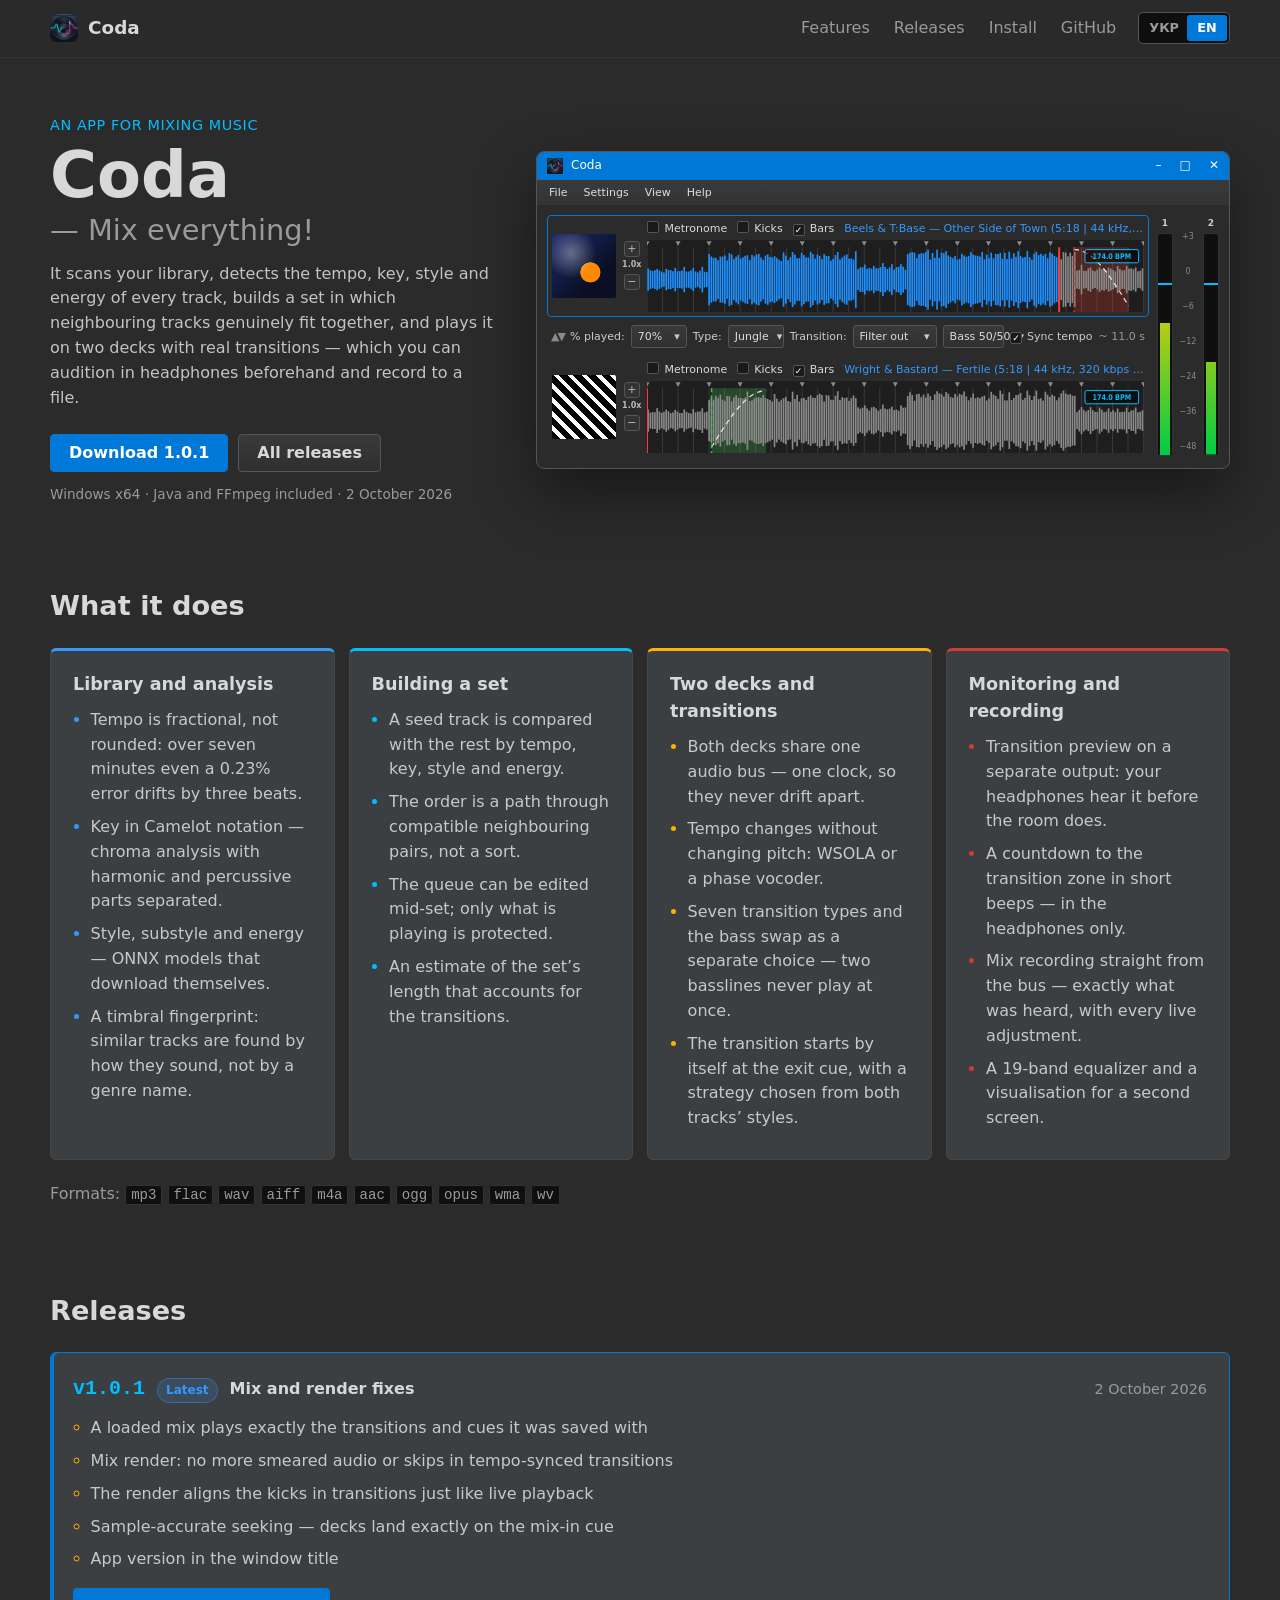
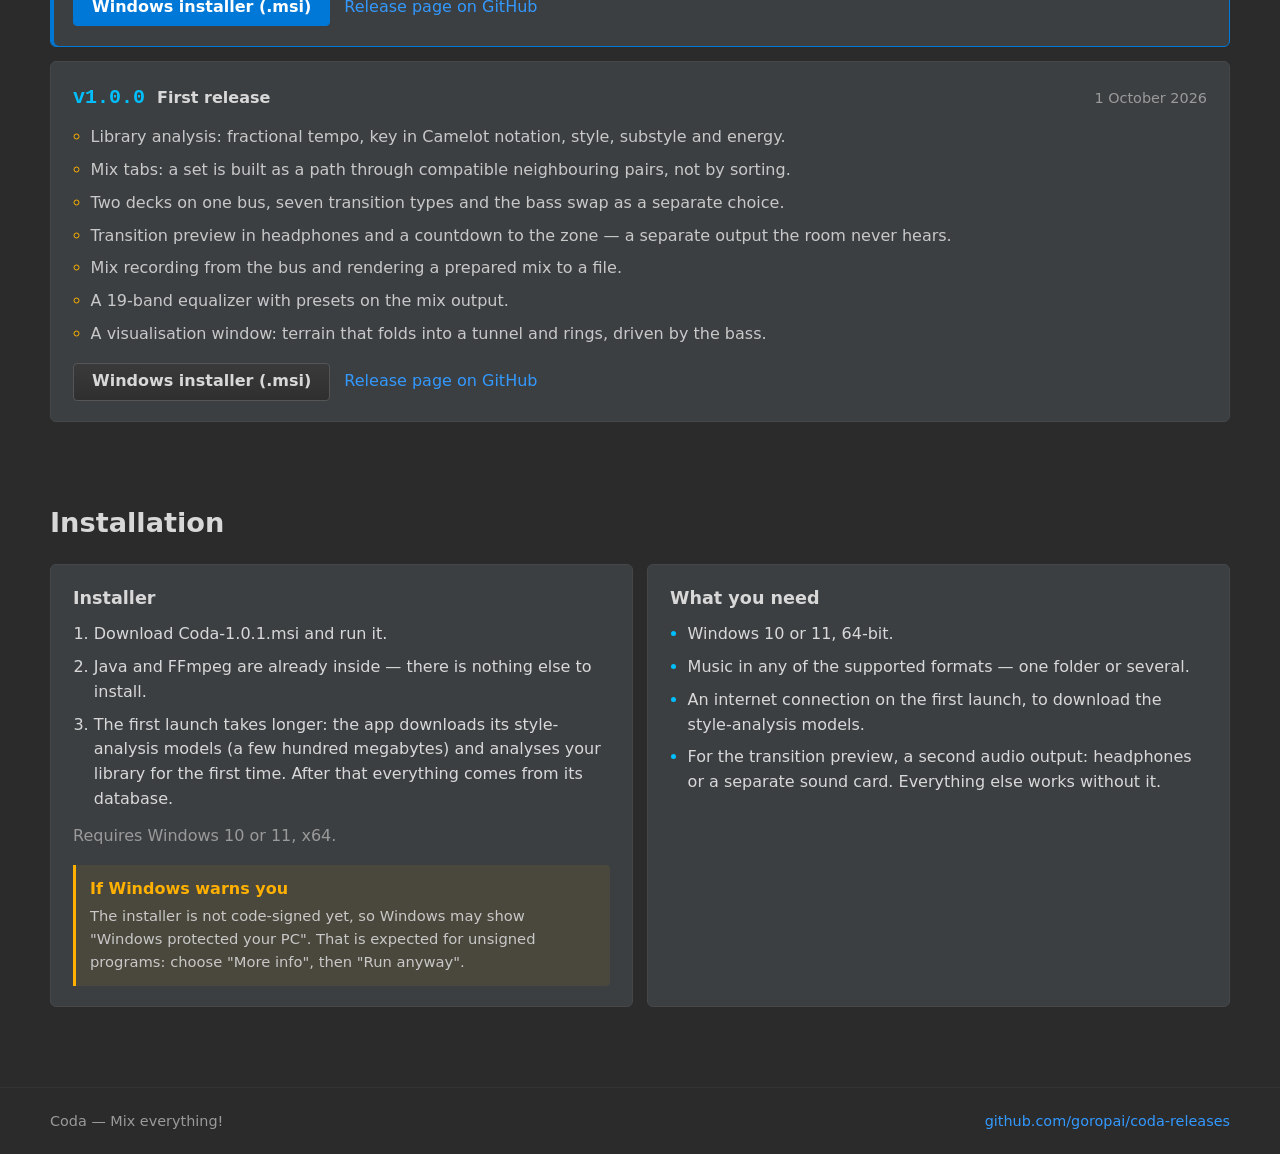
==== index.html @ de089254 "Deploy site from goropai/audio-analyzer@49d70b4" ====
<!doctype html>
<html lang="uk">
  <head>
    <meta charset="UTF-8" />
    <meta name="viewport" content="width=device-width, initial-scale=1.0" />
    <meta name="description" content="Coda — застосунок для зведення музики: аналіз фонотеки, добір сету й дві деки зі справжніми переходами." />
    <meta name="theme-color" content="#2b2b2b" />
    <link rel="icon" type="image/png" href="./icon.png" />
    <title>Coda — Mix everything!</title>
    <script type="module" crossorigin src="./assets/index-DBgUBifv.js"></script>
    <link rel="stylesheet" crossorigin href="./assets/index-5xsHMqAX.css">
  </head>
  <body>
    <div id="root"></div>
  </body>
</html>
---- assets/index-5xsHMqAX.css ----
:root{--page: #2b2b2b;--raised: #3c3f41;--deep: #1a1a1a;--trough: #0f0f0f;--border: #333333;--border-strong: #555555;--text: #d8d8d8;--text-muted: #9a9a9a;--accent: #3399ff;--accent-strong: #0078d7;--cyan: #00bfff;--amber: #ffb000;--live: #d13b30;--wave-played: #1e90ff;--wave-rest: #8a8a8a;--zone-out: rgba(209, 59, 48, .28);--zone-in: rgba(70, 190, 90, .26);--radius: 6px;--font: "Segoe UI", system-ui, -apple-system, Roboto, "Helvetica Neue", Arial, sans-serif;--mono: "Cascadia Mono", Consolas, "Courier New", monospace;color-scheme:dark}*{box-sizing:border-box}html{scroll-behavior:smooth}body{margin:0;background:var(--page);color:var(--text);font-family:var(--font);font-size:16px;line-height:1.55;-webkit-font-smoothing:antialiased}a{color:inherit}code{font-family:var(--mono);font-size:.88em;background:var(--trough);border:1px solid var(--border);border-radius:3px;padding:.05em .35em}pre{background:var(--trough);border:1px solid var(--border);border-radius:var(--radius);padding:14px 16px;overflow-x:auto;margin:12px 0}pre code{background:none;border:none;padding:0;font-size:.85rem;line-height:1.6}.site-header{position:sticky;top:0;z-index:10;display:flex;align-items:center;justify-content:space-between;gap:16px;padding:10px max(16px,calc((100vw - 1180px)/2));background:#2b2b2beb;-webkit-backdrop-filter:blur(6px);backdrop-filter:blur(6px);border-bottom:1px solid var(--border)}.brand{display:flex;align-items:center;gap:10px;text-decoration:none;font-weight:700;font-size:1.15rem}.brand img{width:28px;height:28px;border-radius:6px}.site-header nav{display:flex;align-items:center;gap:4px;flex-wrap:wrap}.site-header nav a{text-decoration:none;color:var(--text-muted);padding:6px 10px;border-radius:4px}.site-header nav a:hover,.site-header nav a:focus-visible{color:var(--accent);background:var(--raised)}.lang-switch{display:inline-flex;margin-left:8px;padding:2px;border:1px solid var(--border-strong);border-radius:5px;background:var(--trough)}.lang-switch button{font:inherit;font-size:.8rem;font-weight:700;min-width:40px;padding:3px 8px;border:0;border-radius:3px;background:transparent;color:var(--text-muted);cursor:pointer}.lang-switch button:hover{color:var(--text)}.lang-switch button[aria-pressed=true]{background:var(--accent-strong);color:#fff}.button{display:inline-flex;align-items:center;justify-content:center;min-height:38px;padding:0 18px;border-radius:4px;border:1px solid var(--border-strong);background:linear-gradient(#3a3a3a,#2f2f2f);color:var(--text);text-decoration:none;font-weight:600;transition:border-color .12s ease,background .12s ease}.button:hover,.button:focus-visible{border-color:var(--accent)}.button-primary{background:var(--accent-strong);border-color:var(--accent-strong);color:#fff}.button-primary:hover,.button-primary:focus-visible{background:var(--accent);border-color:var(--accent)}.text-link{color:var(--accent);text-decoration:none}.text-link:hover{text-decoration:underline}:focus-visible{outline:2px solid var(--cyan);outline-offset:2px}main{padding:0 max(16px,calc((100vw - 1180px)/2))}.hero{display:grid;grid-template-columns:minmax(0,.9fr) minmax(0,1.4fr);gap:40px;align-items:center;padding:56px 0 40px}.eyebrow{margin:0 0 6px;color:var(--cyan);font-size:.9rem;letter-spacing:.04em;text-transform:uppercase}h1{margin:0 0 16px;font-size:clamp(2.6rem,6vw,4rem);line-height:1.05}.hero-tagline{display:block;font-size:.45em;font-weight:400;color:var(--text-muted);margin-top:6px}.lead{margin:0 0 24px;color:#c4c4c4;max-width:34em}.hero-actions{display:flex;flex-wrap:wrap;gap:10px}.hero-meta{margin:12px 0 0;color:var(--text-muted);font-size:.85rem}.app-window{min-width:0;max-width:100%;border:1px solid var(--border-strong);border-radius:8px;overflow:hidden;background:var(--page);box-shadow:0 24px 60px #00000073;font-size:11px;-webkit-user-select:none;user-select:none}.app-titlebar{display:flex;align-items:center;gap:8px;height:28px;padding:0 10px;background:var(--accent-strong);color:#fff;font-size:12px}.app-titlebar img{width:16px;height:16px}.app-titlebar-controls{margin-left:auto;display:flex;gap:18px}.app-titlebar-controls i{font-style:normal}.app-menu{display:flex;gap:16px;padding:4px 12px;background:linear-gradient(#3a3a3a,#333);color:#ddd}.app-body{display:flex;gap:8px;padding:10px}.app-decks{flex:1;min-width:0;display:flex;flex-direction:column;gap:6px}.deck{display:flex;gap:6px;padding:4px;border:1.5px solid transparent;border-radius:4px}.deck-active{border-color:var(--accent-strong)}.deck-cover{flex:0 0 64px;height:64px;align-self:center;border-radius:2px}.cover-a{background:radial-gradient(circle at 30% 30%,rgba(255,255,255,.35),transparent 40%),radial-gradient(circle at 60% 60%,#ff8a00 0 18%,transparent 19%),linear-gradient(135deg,#1b2a6b,#0b0f24 70%)}.cover-b{background:repeating-linear-gradient(45deg,#111 0 6px,#fff 6px 10px);filter:grayscale(1) contrast(1.2)}.deck-zoom{display:flex;flex-direction:column;align-items:center;justify-content:center;gap:2px;color:#bbb}.deck-zoom span{width:16px;height:16px;line-height:14px;text-align:center;border:1px solid var(--border-strong);border-radius:3px;background:#333}.deck-zoom small{font-size:8px;font-weight:700}.deck-main{flex:1;min-width:0}.deck-top{display:flex;align-items:center;gap:10px;margin-bottom:3px;white-space:nowrap;overflow:hidden}.deck-title{color:var(--accent);overflow:hidden;text-overflow:ellipsis}.fake-check:before{content:"";display:inline-block;width:10px;height:10px;margin-right:5px;vertical-align:-1px;border:1px solid var(--border-strong);border-radius:2px;background:var(--deep)}.fake-check.checked:before{content:"✓";color:#fff;font-size:9px;line-height:10px;text-align:center}.waveform{display:block;width:100%;height:72px}.waveform-bg{fill:#1e1e1e}.waveform-grid{stroke:#3a3a3a;stroke-width:1;vector-effect:non-scaling-stroke}.bar-handle{fill:#8a8a8a}.wave-played{fill:var(--wave-played)}.wave-rest{fill:var(--wave-rest)}.zone-curve{fill:none;stroke:#fff;stroke-width:1.2;stroke-dasharray:5 4;vector-effect:non-scaling-stroke;opacity:.85}.cue{stroke-width:1.5;stroke-dasharray:4 3;vector-effect:non-scaling-stroke}.cue-out{stroke:var(--live)}.cue-in{stroke:#46be5a}.playhead{stroke:#ff3b30;stroke-width:2;vector-effect:non-scaling-stroke}.bpm-badge rect{fill:#0000008c;stroke:var(--cyan);stroke-width:1;vector-effect:non-scaling-stroke}.bpm-badge text{fill:var(--cyan);font:700 13px var(--font)}.transition-row{display:flex;align-items:center;flex-wrap:nowrap;white-space:nowrap;overflow:hidden;gap:6px;padding:2px 4px;color:#ccc}.transition-row .arrows{color:#8a8a8a;letter-spacing:-2px}.fake-combo{display:inline-flex;align-items:center;justify-content:space-between;gap:8px;min-width:56px;padding:2px 6px;border:1px solid var(--border-strong);border-radius:3px;background:linear-gradient(#3a3a3a,#303030);color:#ddd}.fake-combo.wide{min-width:84px}.fake-combo:after{content:"▾";color:#ccc}.duration{color:var(--text-muted)}.app-meters{display:flex;gap:4px;padding:2px 0}.meter{display:flex;flex-direction:column;align-items:center;gap:3px;width:16px}.meter-label{font-weight:700;font-size:9px;color:#ccc}.meter-trough{position:relative;flex:1;width:100%;border:1px solid var(--border);border-radius:3px;background:var(--trough);overflow:hidden}.meter-level{position:absolute;left:2px;right:2px;bottom:0;height:60%;background:linear-gradient(to top,#0c4,#fc0 70%,#f60 90%,red);background-size:100% 260px;background-position:bottom;transform-origin:bottom;animation:meter-pulse .345s ease-out infinite}.meter-b{height:42%;animation-delay:-.17s}.meter-fader{position:absolute;left:0;right:0;top:22%;height:2px;background:var(--cyan)}.meter-scale{display:flex;flex-direction:column;justify-content:space-between;padding:14px 0 2px;font-size:8px;color:#8a8a8a;width:22px;text-align:center}@keyframes meter-pulse{0%{transform:scaleY(1)}to{transform:scaleY(.72)}}@media(prefers-reduced-motion:reduce){.meter-level{animation:none}html{scroll-behavior:auto}}.section{padding:40px 0;scroll-margin-top:64px}h2{font-size:1.7rem;margin:0 0 20px}h3{margin:0 0 10px;font-size:1.1rem}.panel{background:var(--raised);border:1px solid #454749;border-radius:var(--radius);padding:20px 22px}.feature-grid{display:grid;grid-template-columns:repeat(auto-fit,minmax(250px,1fr));gap:14px}.feature{border-top:3px solid var(--group)}.feature ul,.release-notes{margin:0;padding-left:1.1em}.feature li,.release-notes li{margin:0 0 8px;color:#c8c8c8}.feature li::marker{color:var(--group)}.formats{margin:18px 0 0;color:var(--text-muted);line-height:2}.release-list{list-style:none;margin:0;padding:0;display:grid;gap:14px}.release-latest{border-color:var(--accent-strong);box-shadow:inset 3px 0 0 var(--accent-strong)}.release-head{display:flex;flex-wrap:wrap;align-items:baseline;gap:8px 12px;margin-bottom:12px}.release-version{font-family:var(--mono);font-weight:700;font-size:1.25rem;color:var(--cyan)}.release-title{font-weight:600}.release-meta{margin-left:auto;display:inline-flex;gap:14px;color:var(--text-muted);font-size:.9rem}.download-count{color:var(--cyan);font-variant-numeric:tabular-nums;white-space:nowrap}.callout{margin-top:16px;padding:12px 14px;border-left:3px solid var(--amber);border-radius:0 4px 4px 0;background:#ffb00012}.callout strong{color:var(--amber)}.callout p{margin:4px 0 0;color:#c8c8c8;font-size:.92rem}.badge{font-size:.75rem;font-weight:700;padding:2px 8px;border-radius:999px;background:#3399ff26;color:var(--accent);border:1px solid rgba(51,153,255,.4)}.release-notes li::marker{color:var(--amber)}.release-actions{display:flex;flex-wrap:wrap;align-items:center;gap:14px;margin-top:16px}.install-grid{display:grid;grid-template-columns:repeat(auto-fit,minmax(300px,1fr));gap:14px}.steps{margin:0 0 12px;padding-left:1.3em}.steps li{margin-bottom:8px}.needs{margin:0;padding-left:1.1em}.needs li{margin-bottom:8px}.needs li::marker{color:var(--cyan)}.muted{color:var(--text-muted);margin:8px 0 0}.site-footer{display:flex;flex-wrap:wrap;justify-content:space-between;gap:10px;margin-top:40px;padding:22px max(16px,calc((100vw - 1180px)/2));border-top:1px solid var(--border);color:var(--text-muted);font-size:.9rem}@media(max-width:900px){.hero{grid-template-columns:minmax(0,1fr);padding-top:32px}.site-header nav a{padding:6px 7px}}@media(max-width:520px){.site-header{flex-direction:column;align-items:flex-start;gap:6px}.app-window{font-size:9px}.deck-cover{flex-basis:40px;height:40px}.deck-zoom,.app-menu span:nth-child(n+3){display:none}.release-meta{margin-left:0}}
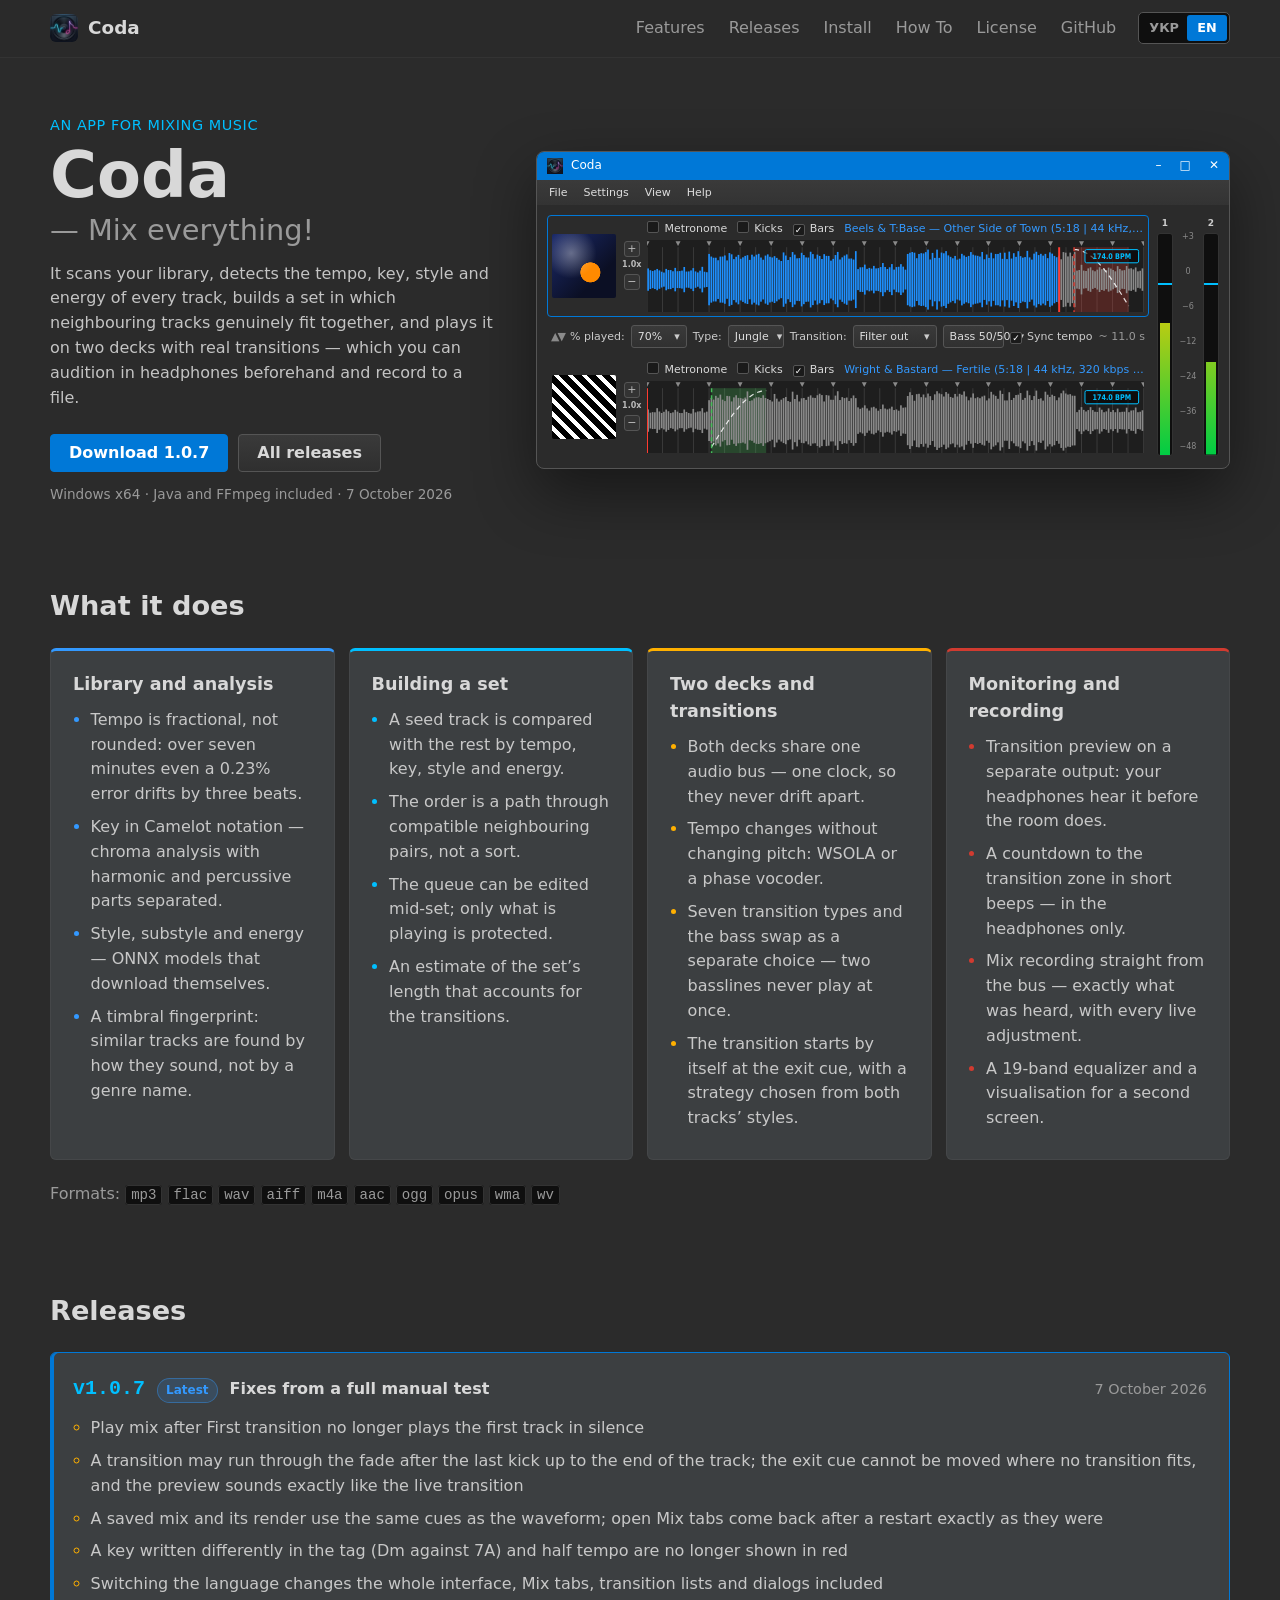
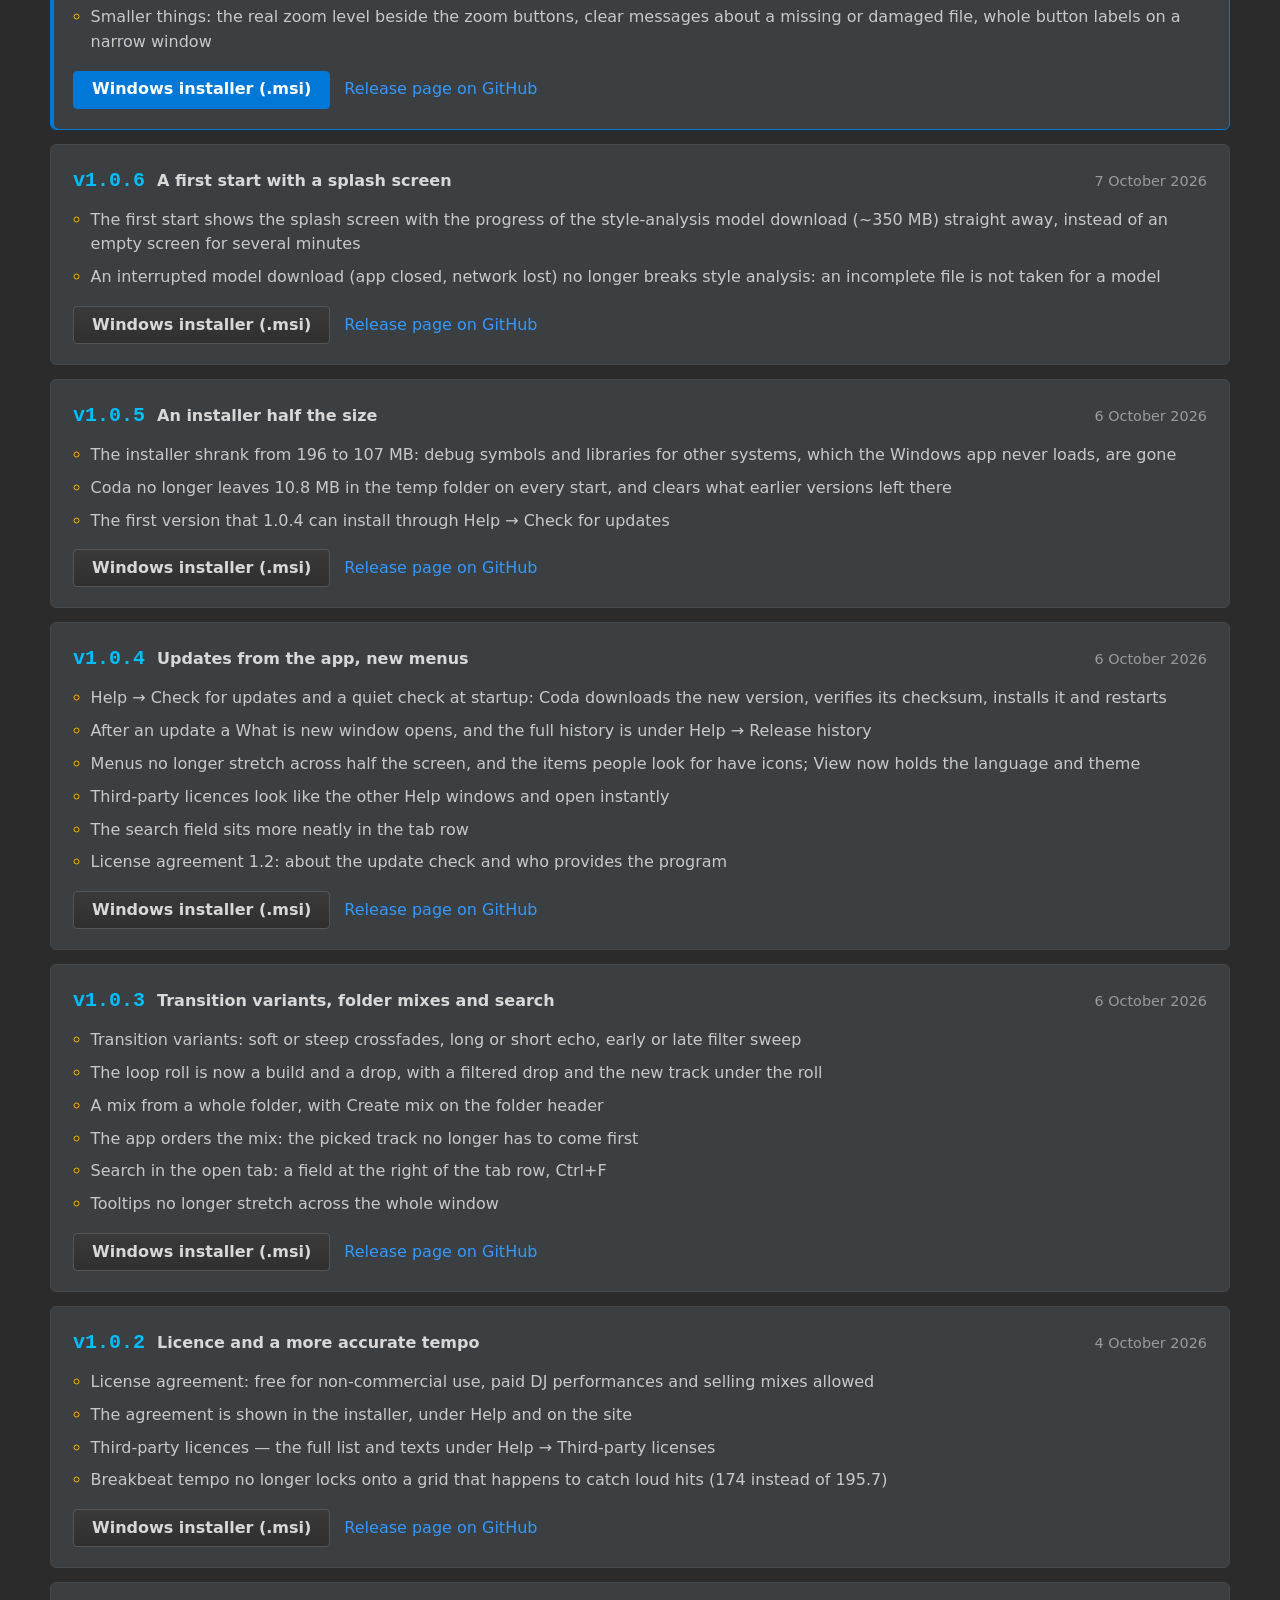
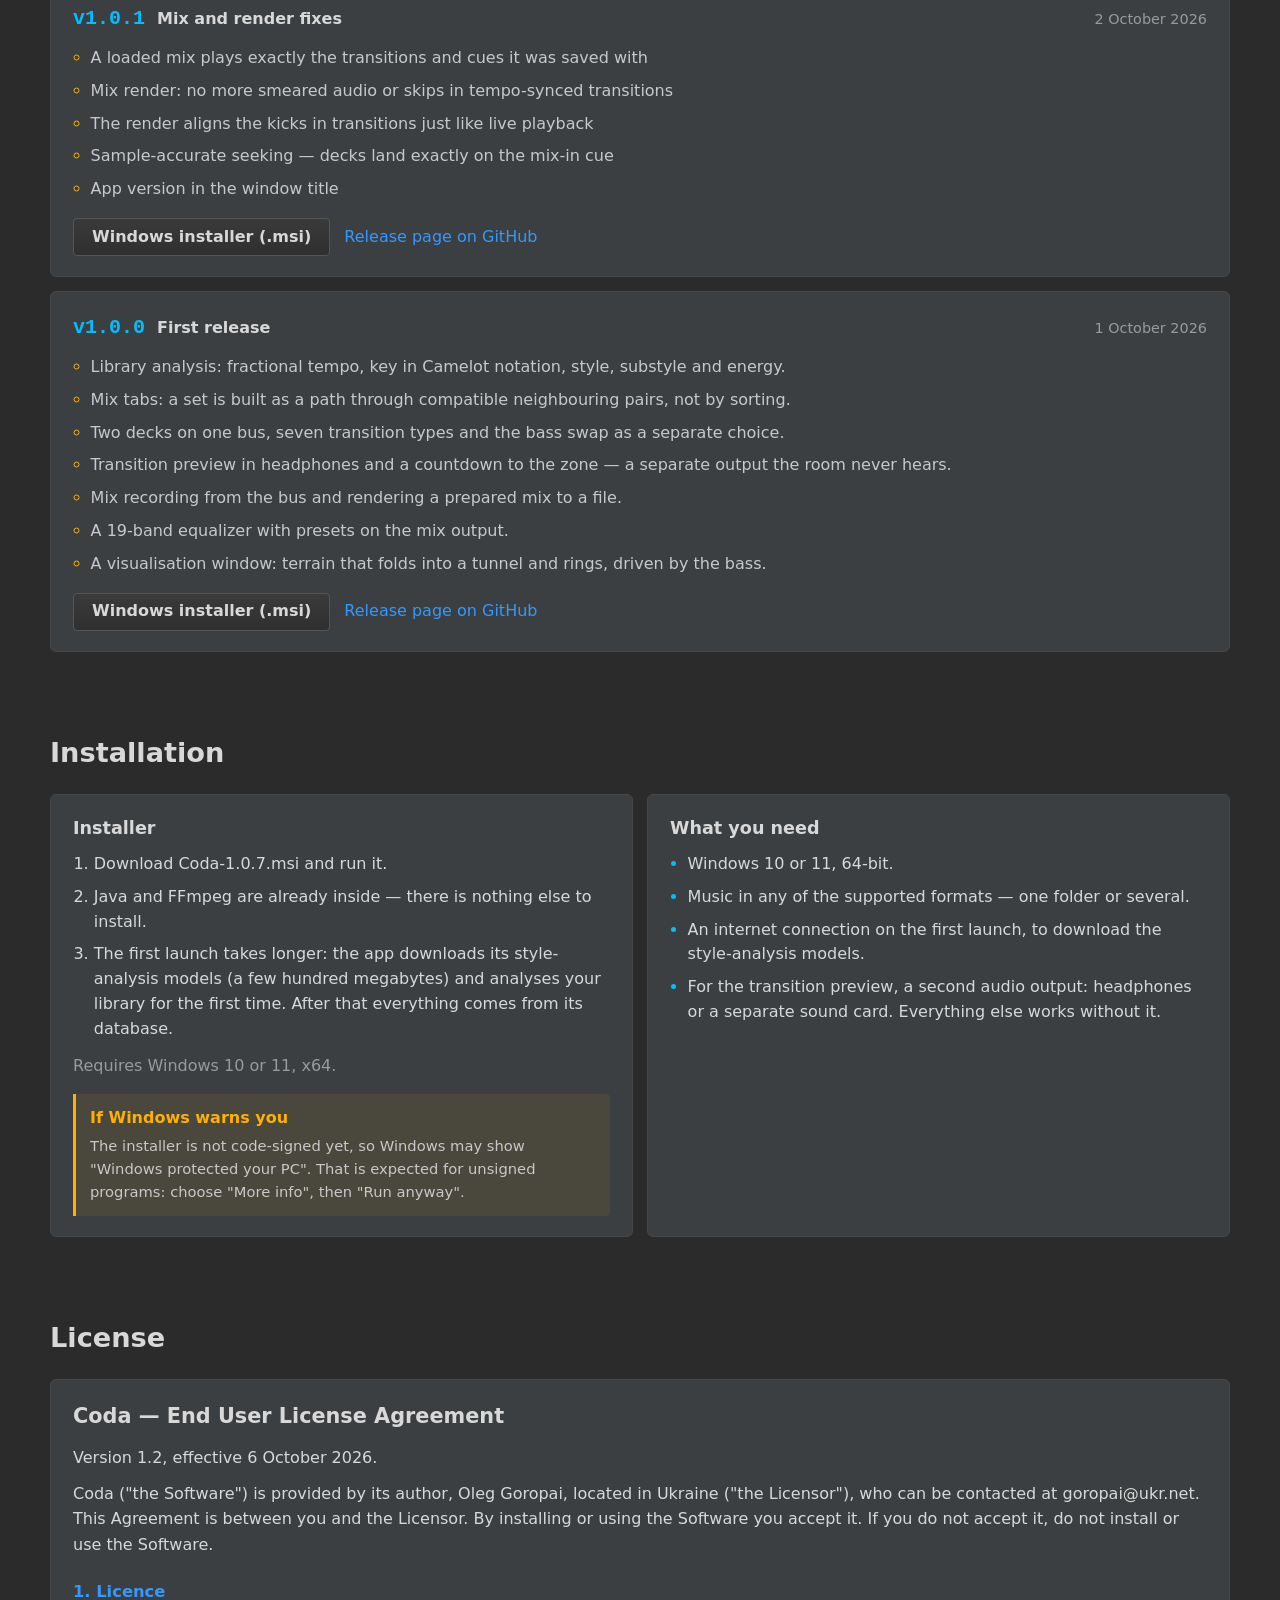
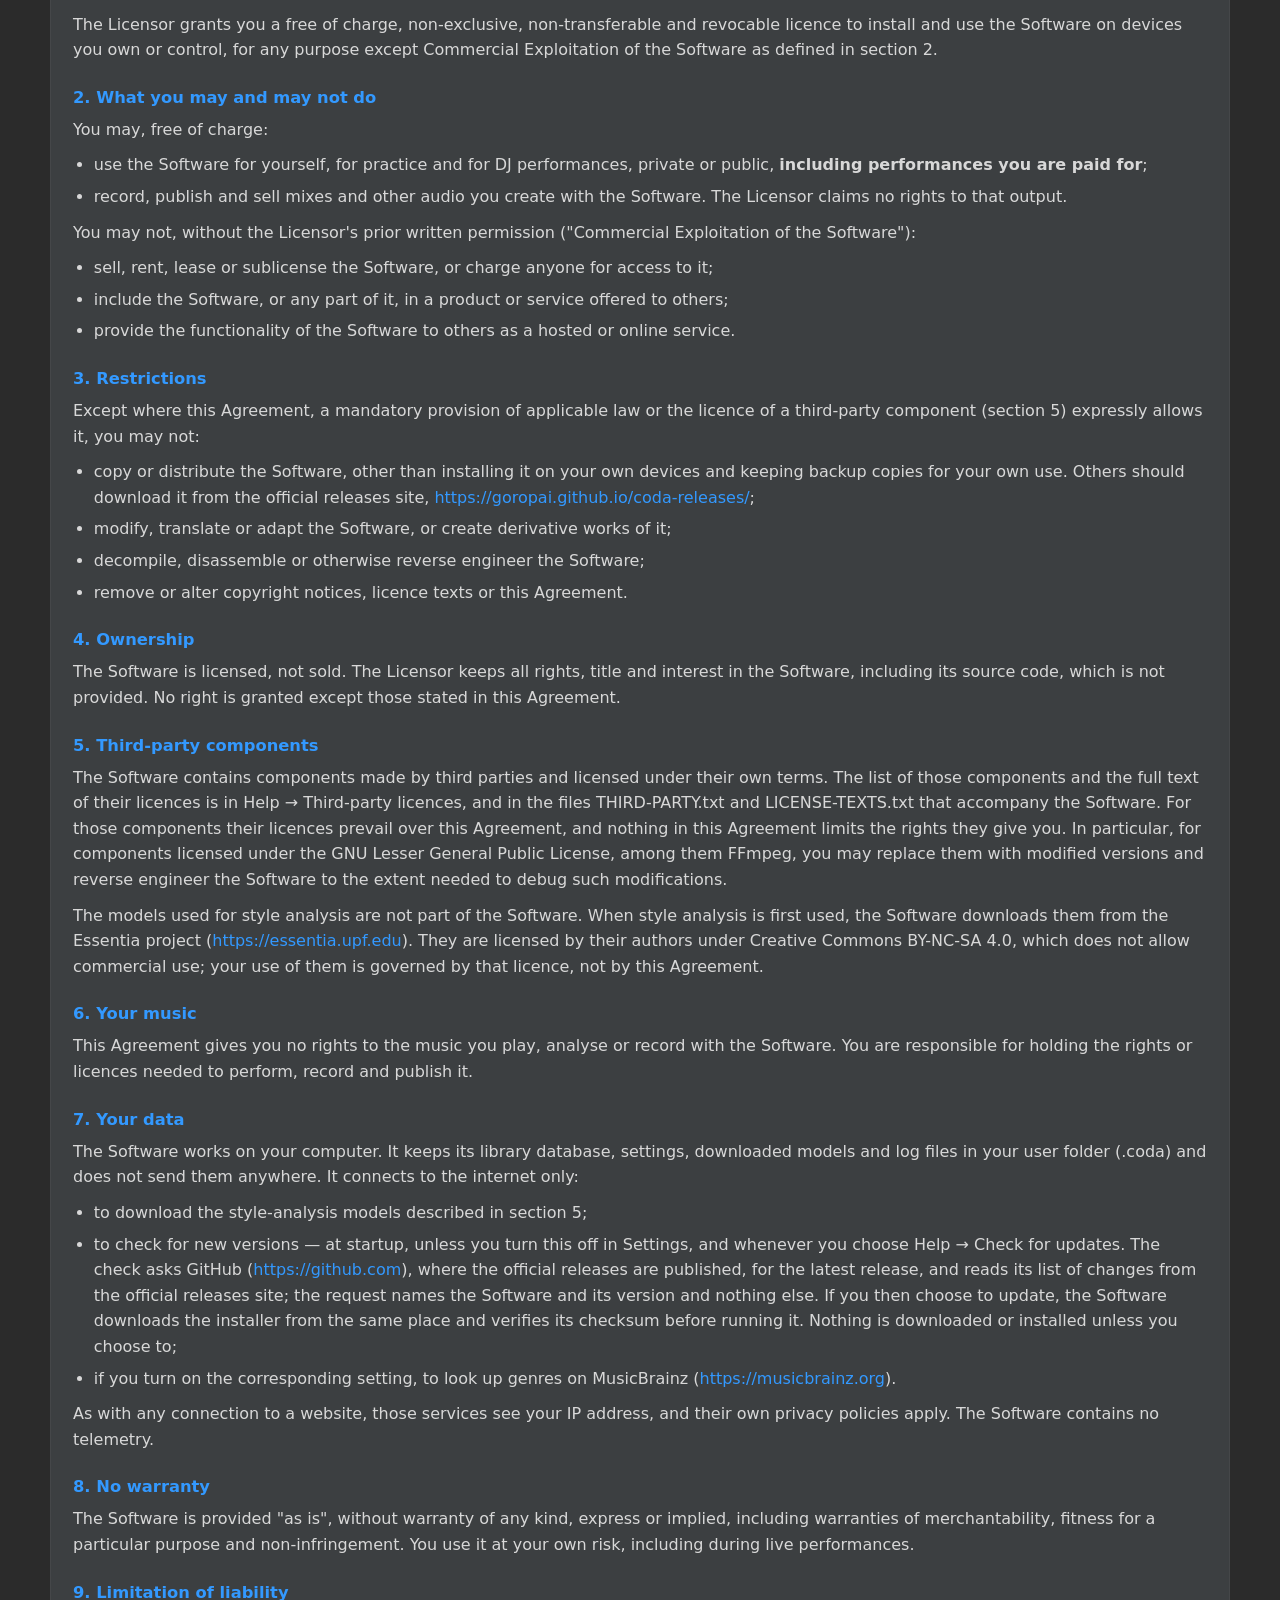
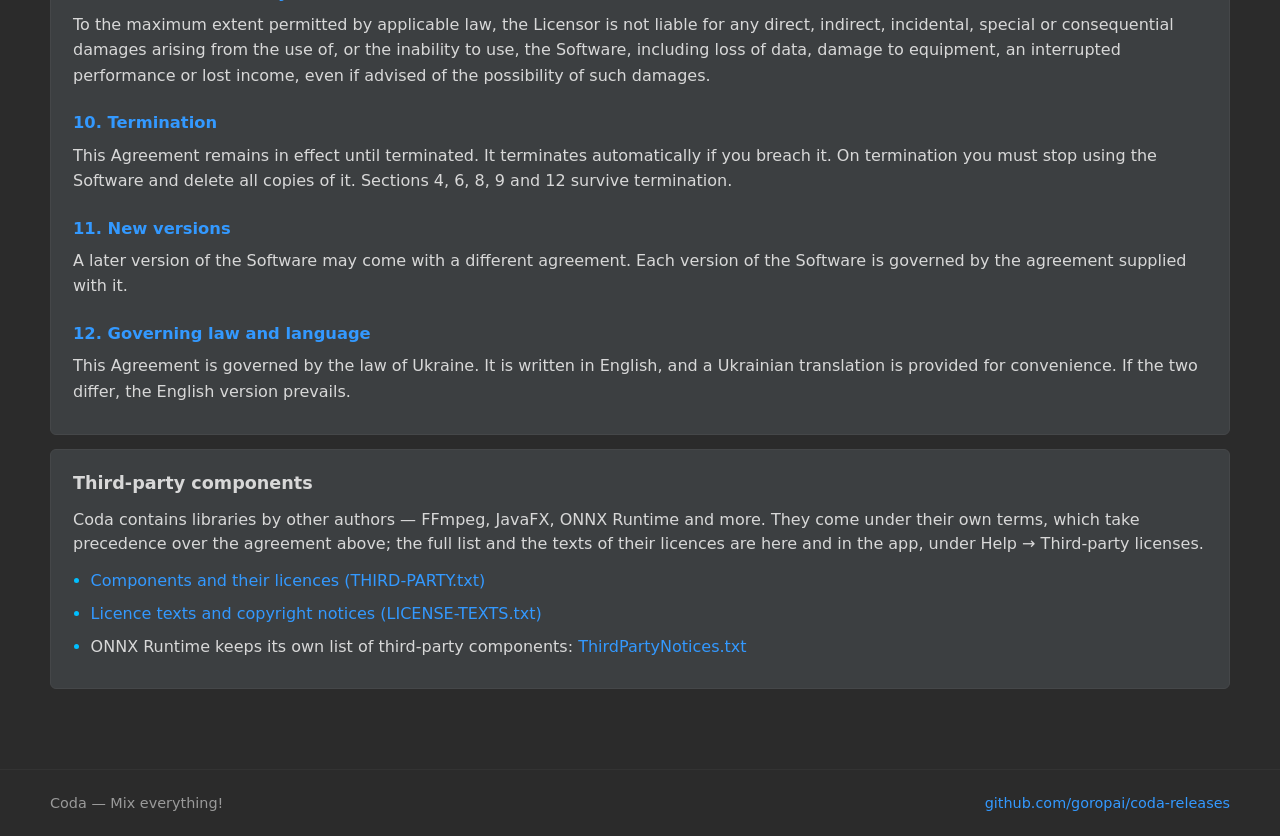
==== commit a8a8b458: "Deploy site from goropai/audio-analyzer@9a9c849" ====
--- a/index.html
+++ b/index.html
@@ -7,8 +7,9 @@
     <meta name="theme-color" content="#2b2b2b" />
     <link rel="icon" type="image/png" href="./icon.png" />
     <title>Coda — Mix everything!</title>
-    <script type="module" crossorigin src="./assets/index-DBgUBifv.js"></script>
-    <link rel="stylesheet" crossorigin href="./assets/index-5xsHMqAX.css">
+    <script type="module" crossorigin src="./assets/main-CiQbTdha.js"></script>
+    <link rel="modulepreload" crossorigin href="./assets/styles-UmLZDQhg.js">
+    <link rel="stylesheet" crossorigin href="./assets/styles-Cl2Nbluq.css">
   </head>
   <body>
     <div id="root"></div>
--- a/assets/styles-Cl2Nbluq.css
+++ b/assets/styles-Cl2Nbluq.css
@@ -0,0 +1 @@
+:root{--page: #2b2b2b;--raised: #3c3f41;--deep: #1a1a1a;--trough: #0f0f0f;--border: #333333;--border-strong: #555555;--text: #d8d8d8;--text-muted: #9a9a9a;--accent: #3399ff;--accent-strong: #0078d7;--cyan: #00bfff;--amber: #ffb000;--live: #d13b30;--wave-played: #1e90ff;--wave-rest: #8a8a8a;--zone-out: rgba(209, 59, 48, .28);--zone-in: rgba(70, 190, 90, .26);--radius: 6px;--font: "Segoe UI", system-ui, -apple-system, Roboto, "Helvetica Neue", Arial, sans-serif;--mono: "Cascadia Mono", Consolas, "Courier New", monospace;color-scheme:dark}*{box-sizing:border-box}html{scroll-behavior:smooth}body{margin:0;background:var(--page);color:var(--text);font-family:var(--font);font-size:16px;line-height:1.55;-webkit-font-smoothing:antialiased}a{color:inherit}code{font-family:var(--mono);font-size:.88em;background:var(--trough);border:1px solid var(--border);border-radius:3px;padding:.05em .35em}pre{background:var(--trough);border:1px solid var(--border);border-radius:var(--radius);padding:14px 16px;overflow-x:auto;margin:12px 0}pre code{background:none;border:none;padding:0;font-size:.85rem;line-height:1.6}.site-header{position:sticky;top:0;z-index:10;display:flex;align-items:center;justify-content:space-between;gap:16px;padding:10px max(16px,calc((100vw - 1180px)/2));background:#2b2b2beb;-webkit-backdrop-filter:blur(6px);backdrop-filter:blur(6px);border-bottom:1px solid var(--border)}.brand{display:flex;align-items:center;gap:10px;text-decoration:none;font-weight:700;font-size:1.15rem}.brand img{width:28px;height:28px;border-radius:6px}.site-header nav{display:flex;align-items:center;gap:4px;flex-wrap:wrap}.site-header nav a{text-decoration:none;color:var(--text-muted);padding:6px 10px;border-radius:4px}.site-header nav a:hover,.site-header nav a:focus-visible{color:var(--accent);background:var(--raised)}.lang-switch{display:inline-flex;margin-left:8px;padding:2px;border:1px solid var(--border-strong);border-radius:5px;background:var(--trough)}.lang-switch button{font:inherit;font-size:.8rem;font-weight:700;min-width:40px;padding:3px 8px;border:0;border-radius:3px;background:transparent;color:var(--text-muted);cursor:pointer}.lang-switch button:hover{color:var(--text)}.lang-switch button[aria-pressed=true]{background:var(--accent-strong);color:#fff}.button{display:inline-flex;align-items:center;justify-content:center;min-height:38px;padding:0 18px;border-radius:4px;border:1px solid var(--border-strong);background:linear-gradient(#3a3a3a,#2f2f2f);color:var(--text);text-decoration:none;font-weight:600;transition:border-color .12s ease,background .12s ease}.button:hover,.button:focus-visible{border-color:var(--accent)}.button-primary{background:var(--accent-strong);border-color:var(--accent-strong);color:#fff}.button-primary:hover,.button-primary:focus-visible{background:var(--accent);border-color:var(--accent)}.text-link{color:var(--accent);text-decoration:none}.text-link:hover{text-decoration:underline}:focus-visible{outline:2px solid var(--cyan);outline-offset:2px}main{padding:0 max(16px,calc((100vw - 1180px)/2))}.hero{display:grid;grid-template-columns:minmax(0,.9fr) minmax(0,1.4fr);gap:40px;align-items:center;padding:56px 0 40px}.eyebrow{margin:0 0 6px;color:var(--cyan);font-size:.9rem;letter-spacing:.04em;text-transform:uppercase}h1{margin:0 0 16px;font-size:clamp(2.6rem,6vw,4rem);line-height:1.05}.hero-tagline{display:block;font-size:.45em;font-weight:400;color:var(--text-muted);margin-top:6px}.lead{margin:0 0 24px;color:#c4c4c4;max-width:34em}.hero-actions{display:flex;flex-wrap:wrap;gap:10px}.hero-meta{margin:12px 0 0;color:var(--text-muted);font-size:.85rem}.app-window{min-width:0;max-width:100%;border:1px solid var(--border-strong);border-radius:8px;overflow:hidden;background:var(--page);box-shadow:0 24px 60px #00000073;font-size:11px;-webkit-user-select:none;user-select:none}.app-titlebar{display:flex;align-items:center;gap:8px;height:28px;padding:0 10px;background:var(--accent-strong);color:#fff;font-size:12px}.app-titlebar img{width:16px;height:16px}.app-titlebar-controls{margin-left:auto;display:flex;gap:18px}.app-titlebar-controls i{font-style:normal}.app-menu{display:flex;gap:16px;padding:4px 12px;background:linear-gradient(#3a3a3a,#333);color:#ddd}.app-body{display:flex;gap:8px;padding:10px}.app-decks{flex:1;min-width:0;display:flex;flex-direction:column;gap:6px}.deck{display:flex;gap:6px;padding:4px;border:1.5px solid transparent;border-radius:4px}.deck-active{border-color:var(--accent-strong)}.deck-cover{flex:0 0 64px;height:64px;align-self:center;border-radius:2px}.cover-a{background:radial-gradient(circle at 30% 30%,rgba(255,255,255,.35),transparent 40%),radial-gradient(circle at 60% 60%,#ff8a00 0 18%,transparent 19%),linear-gradient(135deg,#1b2a6b,#0b0f24 70%)}.cover-b{background:repeating-linear-gradient(45deg,#111 0 6px,#fff 6px 10px);filter:grayscale(1) contrast(1.2)}.deck-zoom{display:flex;flex-direction:column;align-items:center;justify-content:center;gap:2px;color:#bbb}.deck-zoom span{width:16px;height:16px;line-height:14px;text-align:center;border:1px solid var(--border-strong);border-radius:3px;background:#333}.deck-zoom small{font-size:8px;font-weight:700}.deck-main{flex:1;min-width:0}.deck-top{display:flex;align-items:center;gap:10px;margin-bottom:3px;white-space:nowrap;overflow:hidden}.deck-title{color:var(--accent);overflow:hidden;text-overflow:ellipsis}.fake-check:before{content:"";display:inline-block;width:10px;height:10px;margin-right:5px;vertical-align:-1px;border:1px solid var(--border-strong);border-radius:2px;background:var(--deep)}.fake-check.checked:before{content:"✓";color:#fff;font-size:9px;line-height:10px;text-align:center}.waveform{display:block;width:100%;height:72px}.waveform-bg{fill:#1e1e1e}.waveform-grid{stroke:#3a3a3a;stroke-width:1;vector-effect:non-scaling-stroke}.bar-handle{fill:#8a8a8a}.wave-played{fill:var(--wave-played)}.wave-rest{fill:var(--wave-rest)}.zone-curve{fill:none;stroke:#fff;stroke-width:1.2;stroke-dasharray:5 4;vector-effect:non-scaling-stroke;opacity:.85}.cue{stroke-width:1.5;stroke-dasharray:4 3;vector-effect:non-scaling-stroke}.cue-out{stroke:var(--live)}.cue-in{stroke:#46be5a}.playhead{stroke:#ff3b30;stroke-width:2;vector-effect:non-scaling-stroke}.bpm-badge rect{fill:#0000008c;stroke:var(--cyan);stroke-width:1;vector-effect:non-scaling-stroke}.bpm-badge text{fill:var(--cyan);font:700 13px var(--font)}.transition-row{display:flex;align-items:center;flex-wrap:nowrap;white-space:nowrap;overflow:hidden;gap:6px;padding:2px 4px;color:#ccc}.transition-row .arrows{color:#8a8a8a;letter-spacing:-2px}.fake-combo{display:inline-flex;align-items:center;justify-content:space-between;gap:8px;min-width:56px;padding:2px 6px;border:1px solid var(--border-strong);border-radius:3px;background:linear-gradient(#3a3a3a,#303030);color:#ddd}.fake-combo.wide{min-width:84px}.fake-combo:after{content:"▾";color:#ccc}.duration{color:var(--text-muted)}.app-meters{display:flex;gap:4px;padding:2px 0}.meter{display:flex;flex-direction:column;align-items:center;gap:3px;width:16px}.meter-label{font-weight:700;font-size:9px;color:#ccc}.meter-trough{position:relative;flex:1;width:100%;border:1px solid var(--border);border-radius:3px;background:var(--trough);overflow:hidden}.meter-level{position:absolute;left:2px;right:2px;bottom:0;height:60%;background:linear-gradient(to top,#0c4,#fc0 70%,#f60 90%,red);background-size:100% 260px;background-position:bottom;transform-origin:bottom;animation:meter-pulse .345s ease-out infinite}.meter-b{height:42%;animation-delay:-.17s}.meter-fader{position:absolute;left:0;right:0;top:22%;height:2px;background:var(--cyan)}.meter-scale{display:flex;flex-direction:column;justify-content:space-between;padding:14px 0 2px;font-size:8px;color:#8a8a8a;width:22px;text-align:center}@keyframes meter-pulse{0%{transform:scaleY(1)}to{transform:scaleY(.72)}}@media(prefers-reduced-motion:reduce){.meter-level{animation:none}html{scroll-behavior:auto}}.section{padding:40px 0;scroll-margin-top:64px}h2{font-size:1.7rem;margin:0 0 20px}h3{margin:0 0 10px;font-size:1.1rem}.panel{background:var(--raised);border:1px solid #454749;border-radius:var(--radius);padding:20px 22px}.feature-grid{display:grid;grid-template-columns:repeat(auto-fit,minmax(250px,1fr));gap:14px}.feature{border-top:3px solid var(--group)}.feature ul,.release-notes{margin:0;padding-left:1.1em}.feature li,.release-notes li{margin:0 0 8px;color:#c8c8c8}.feature li::marker{color:var(--group)}.formats{margin:18px 0 0;color:var(--text-muted);line-height:2}.release-list{list-style:none;margin:0;padding:0;display:grid;gap:14px}.release-latest{border-color:var(--accent-strong);box-shadow:inset 3px 0 0 var(--accent-strong)}.release-head{display:flex;flex-wrap:wrap;align-items:baseline;gap:8px 12px;margin-bottom:12px}.release-version{font-family:var(--mono);font-weight:700;font-size:1.25rem;color:var(--cyan)}.release-title{font-weight:600}.release-meta{margin-left:auto;display:inline-flex;gap:14px;color:var(--text-muted);font-size:.9rem}.download-count{color:var(--cyan);font-variant-numeric:tabular-nums;white-space:nowrap}.callout{margin-top:16px;padding:12px 14px;border-left:3px solid var(--amber);border-radius:0 4px 4px 0;background:#ffb00012}.callout strong{color:var(--amber)}.callout p{margin:4px 0 0;color:#c8c8c8;font-size:.92rem}.badge{font-size:.75rem;font-weight:700;padding:2px 8px;border-radius:999px;background:#3399ff26;color:var(--accent);border:1px solid rgba(51,153,255,.4)}.release-notes li::marker{color:var(--amber)}.release-actions{display:flex;flex-wrap:wrap;align-items:center;gap:14px;margin-top:16px}.install-grid{display:grid;grid-template-columns:repeat(auto-fit,minmax(300px,1fr));gap:14px}.steps{margin:0 0 12px;padding-left:1.3em}.steps li{margin-bottom:8px}.needs{margin:0;padding-left:1.1em}.needs li{margin-bottom:8px}.needs li::marker{color:var(--cyan)}.muted{color:var(--text-muted);margin:8px 0 0}.eula{line-height:1.6}.eula h3{font-size:1.3rem;margin-bottom:12px}.eula h4{font-size:1.02rem;margin:22px 0 6px;color:var(--accent)}.eula p{margin:0 0 10px}.eula ul{margin:0 0 10px;padding-left:1.3em}.eula li{margin-bottom:6px}.eula a{overflow-wrap:anywhere}.third-party{margin-top:14px}.third-party p{margin:0 0 12px}.site-footer{display:flex;flex-wrap:wrap;justify-content:space-between;gap:10px;margin-top:40px;padding:22px max(16px,calc((100vw - 1180px)/2));border-top:1px solid var(--border);color:var(--text-muted);font-size:.9rem}.site-header nav a[aria-current=page]{color:var(--accent)}.howto-intro{padding:48px 0 8px}.howto-intro h1{font-size:clamp(2rem,4.5vw,3rem)}.howto-layout{display:grid;grid-template-columns:minmax(0,1fr) 250px;gap:48px;align-items:start}.lesson{padding:28px 0;border-top:1px solid var(--border)}.lesson:first-child{border-top:none}.lesson h2{display:flex;align-items:center;gap:12px}.lesson-number{display:inline-grid;place-items:center;flex:none;width:32px;height:32px;border-radius:50%;background:var(--accent-strong);color:#fff;font-size:1rem}.lesson p{margin:0 0 14px;color:#cfcfcf}.lesson .steps,.lesson .needs{margin:0 0 16px}.ui-label{font-weight:600;color:#ececec;background:var(--raised);border:1px solid var(--border-strong);border-radius:4px;padding:0 6px;white-space:nowrap;-webkit-box-decoration-break:clone;box-decoration-break:clone}@media(max-width:520px){.ui-label{white-space:normal}}.shot{margin:18px 0 22px}.shot img{display:block;width:100%;height:auto;border:1px solid var(--border-strong);border-radius:var(--radius);box-shadow:0 10px 30px #00000059}.shot-small img{width:auto;max-width:100%}.shot figcaption{margin-top:8px;color:var(--text-muted);font-size:.9rem}.callout.tip{border-left-color:var(--cyan);background:#00bfff12}.callout.tip p{margin:0}.howto-toc{position:sticky;top:76px;padding:28px 0}.toc-title{margin:0 0 8px;color:var(--text-muted);font-size:.8rem;letter-spacing:.06em;text-transform:uppercase}.howto-toc ol{list-style:none;margin:0 0 14px;padding:0;border-left:2px solid var(--border)}.howto-toc li a{display:block;margin-left:-2px;padding:5px 0 5px 12px;border-left:2px solid transparent;color:var(--text-muted);text-decoration:none;font-size:.92rem;line-height:1.35}.howto-toc li a:hover{color:var(--text)}.howto-toc li a[aria-current=true]{color:var(--accent);border-left-color:var(--accent)}.toc-top{font-size:.85rem}@media(max-width:900px){.howto-layout{grid-template-columns:minmax(0,1fr);gap:0}.howto-toc{position:static;order:-1;padding:8px 0 0}}@media(max-width:900px){.hero{grid-template-columns:minmax(0,1fr);padding-top:32px}.site-header nav a{padding:6px 7px}}@media(max-width:520px){.site-header{flex-direction:column;align-items:flex-start;gap:6px}.app-window{font-size:9px}.deck-cover{flex-basis:40px;height:40px}.deck-zoom,.app-menu span:nth-child(n+3){display:none}.release-meta{margin-left:0}}
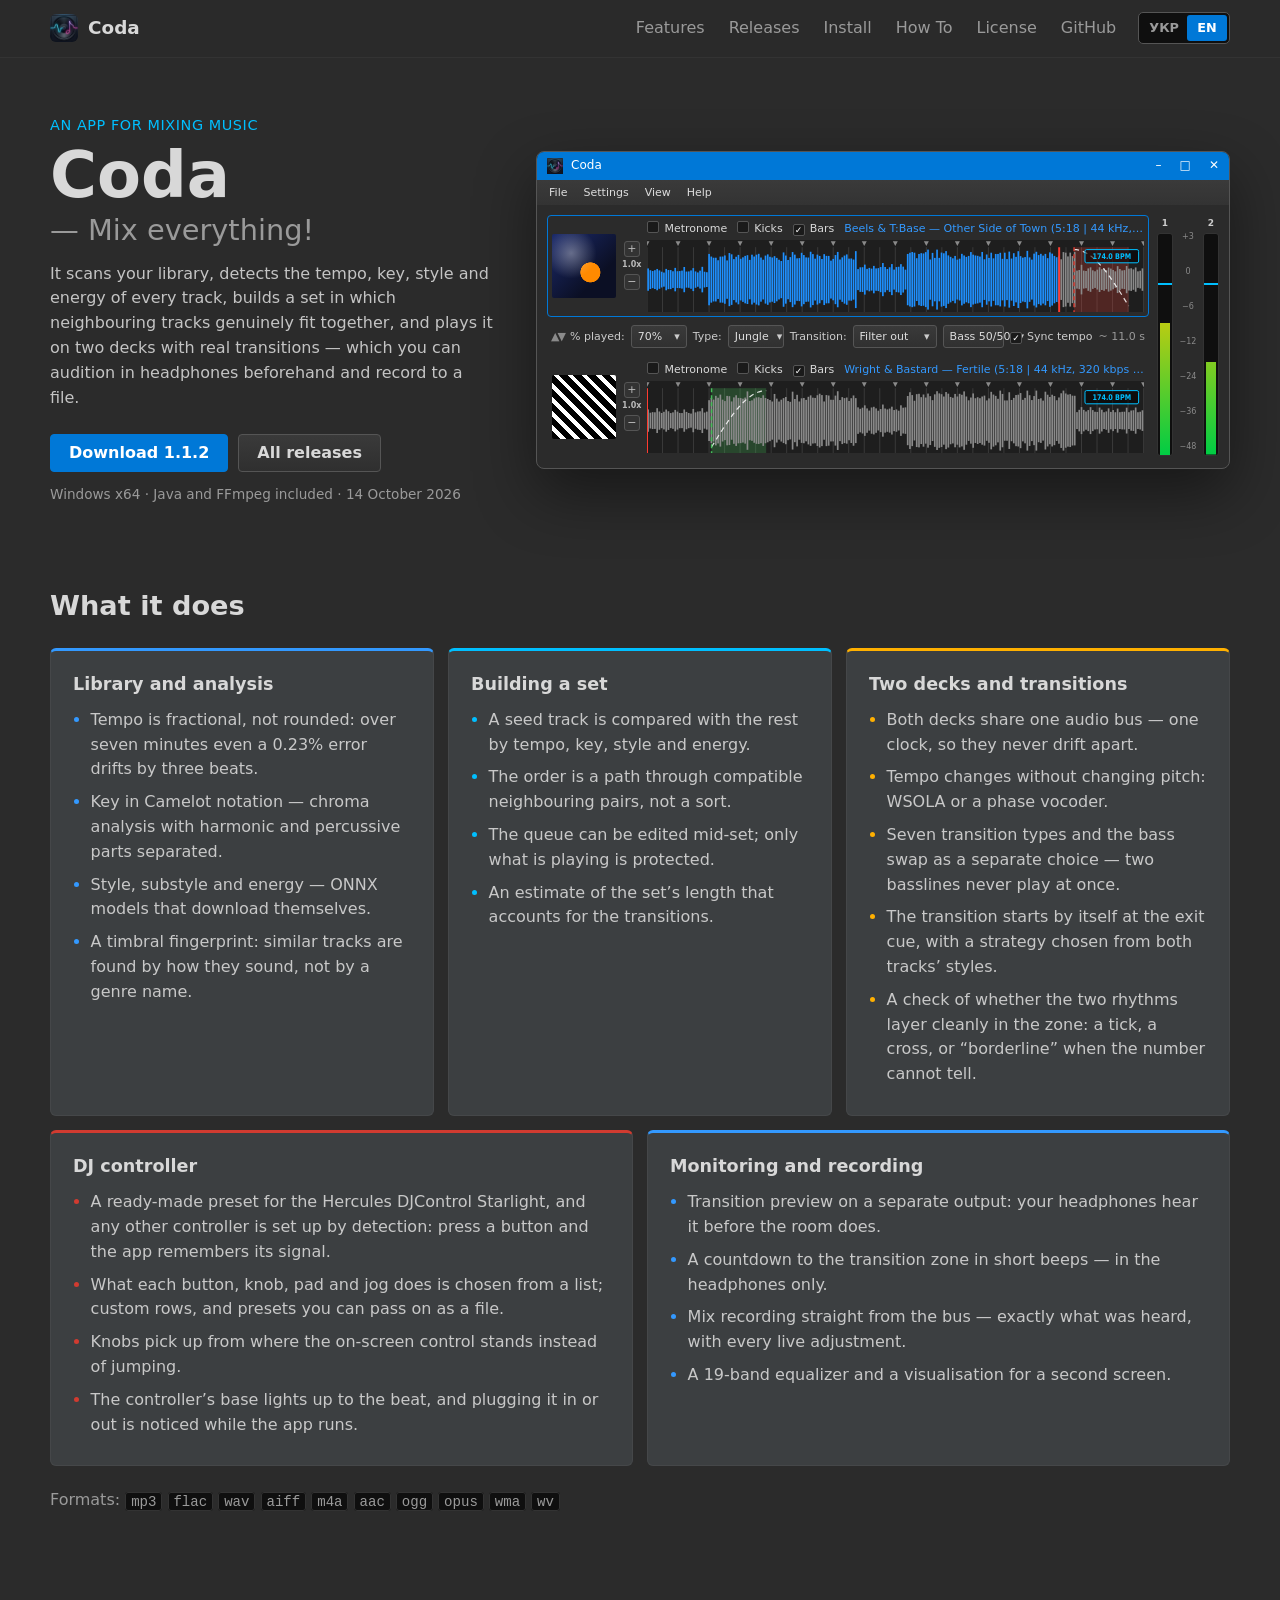
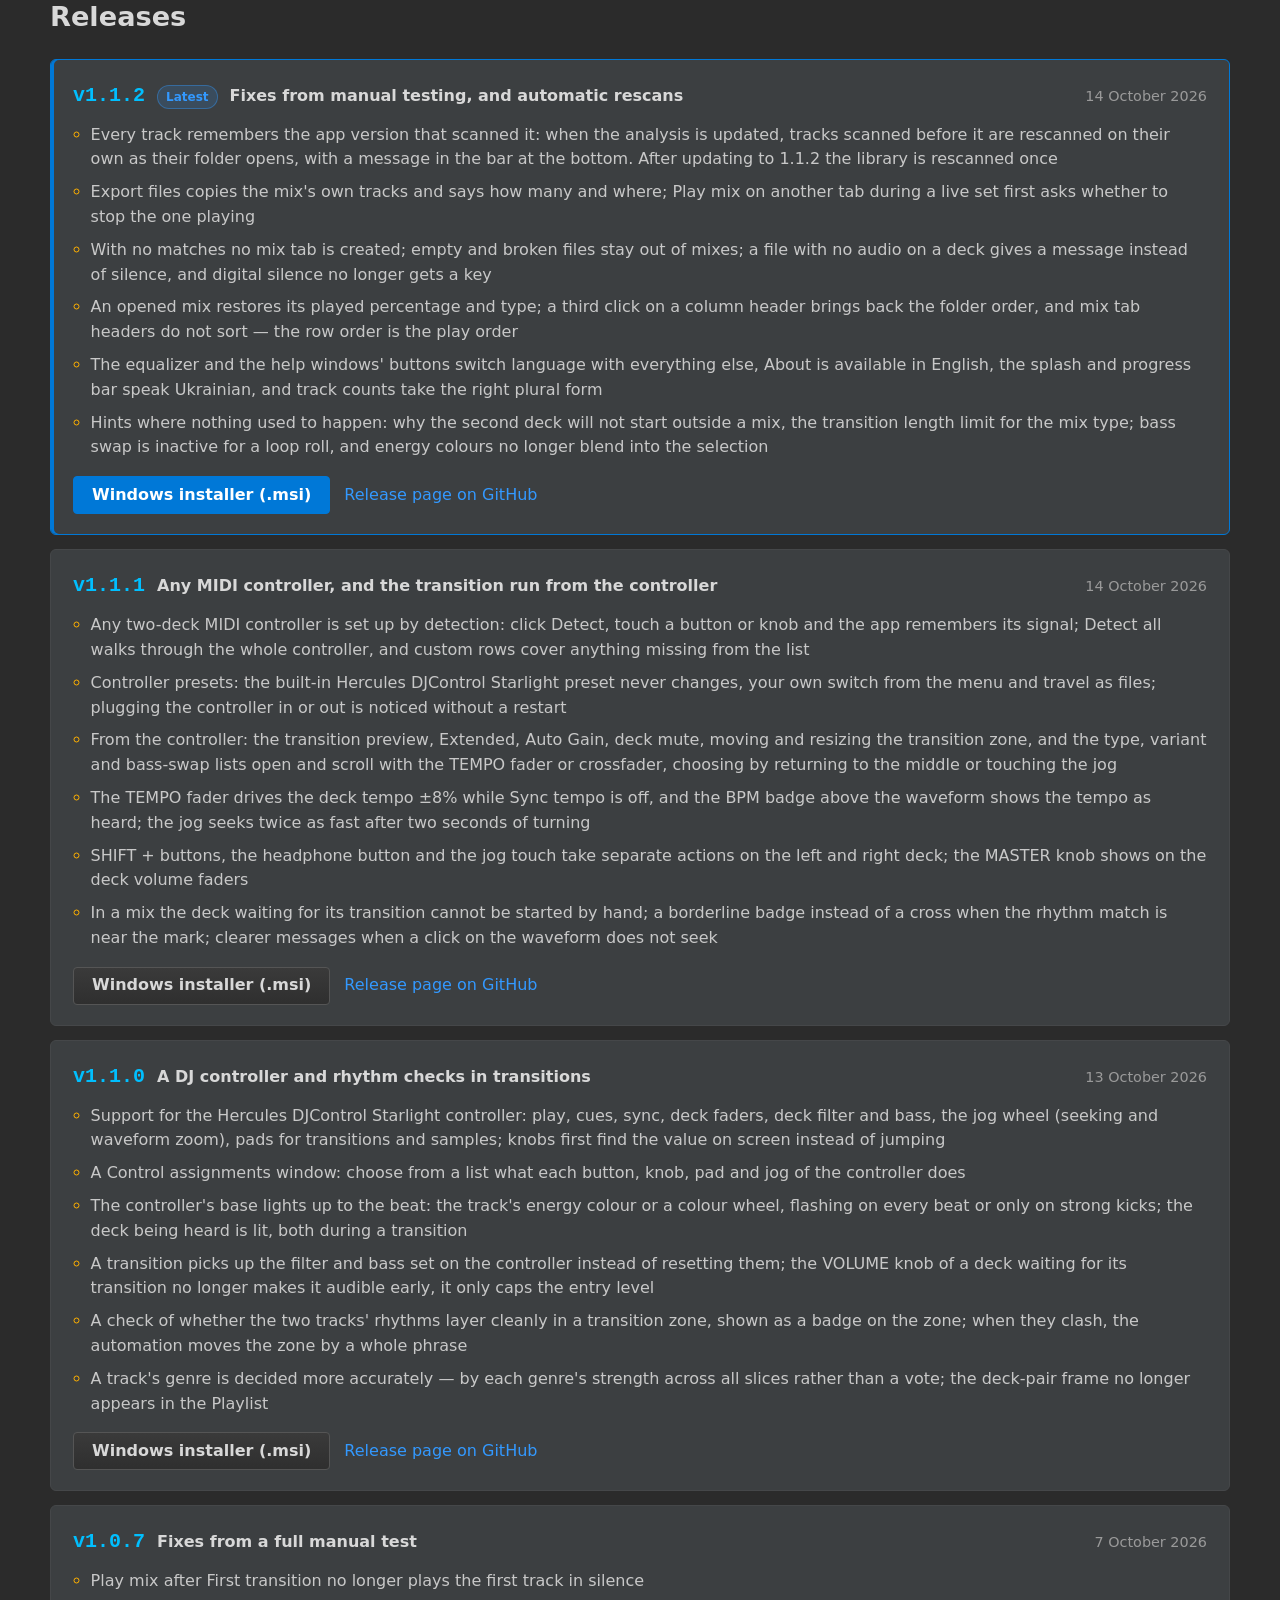
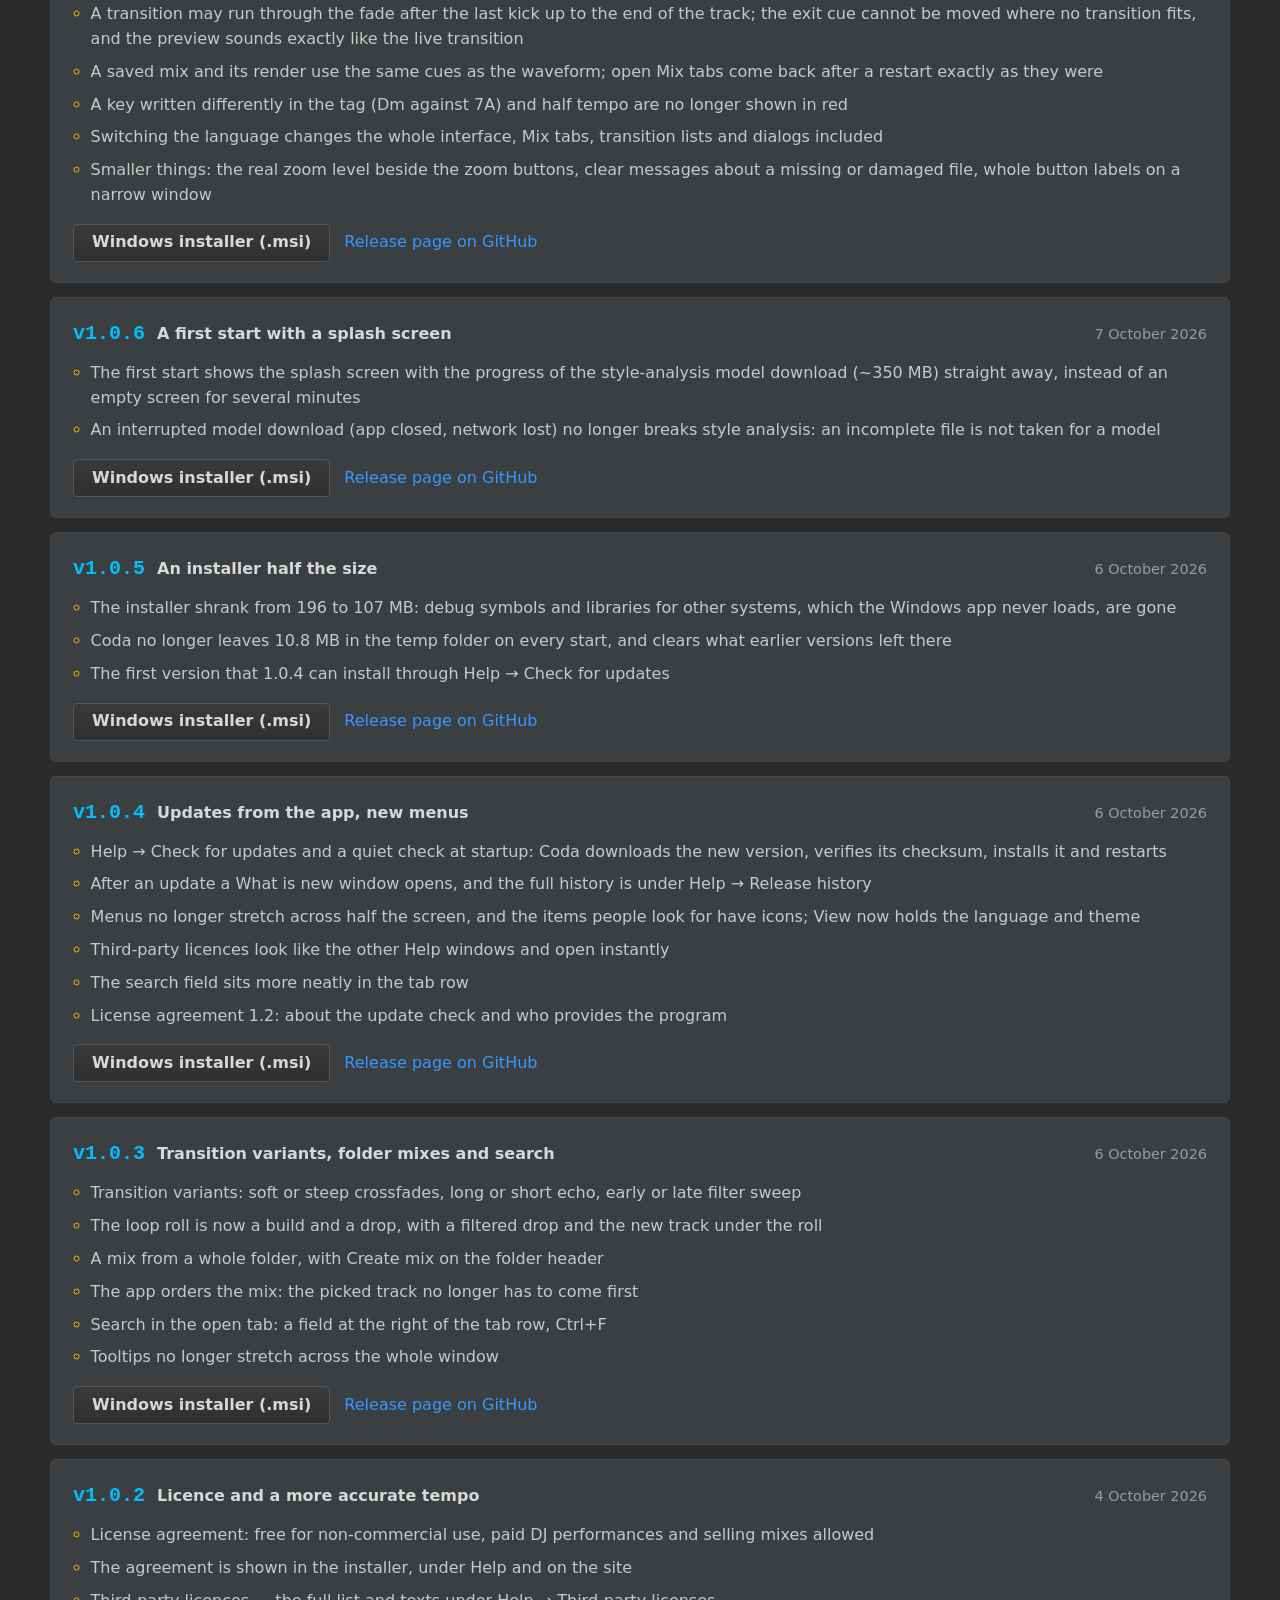
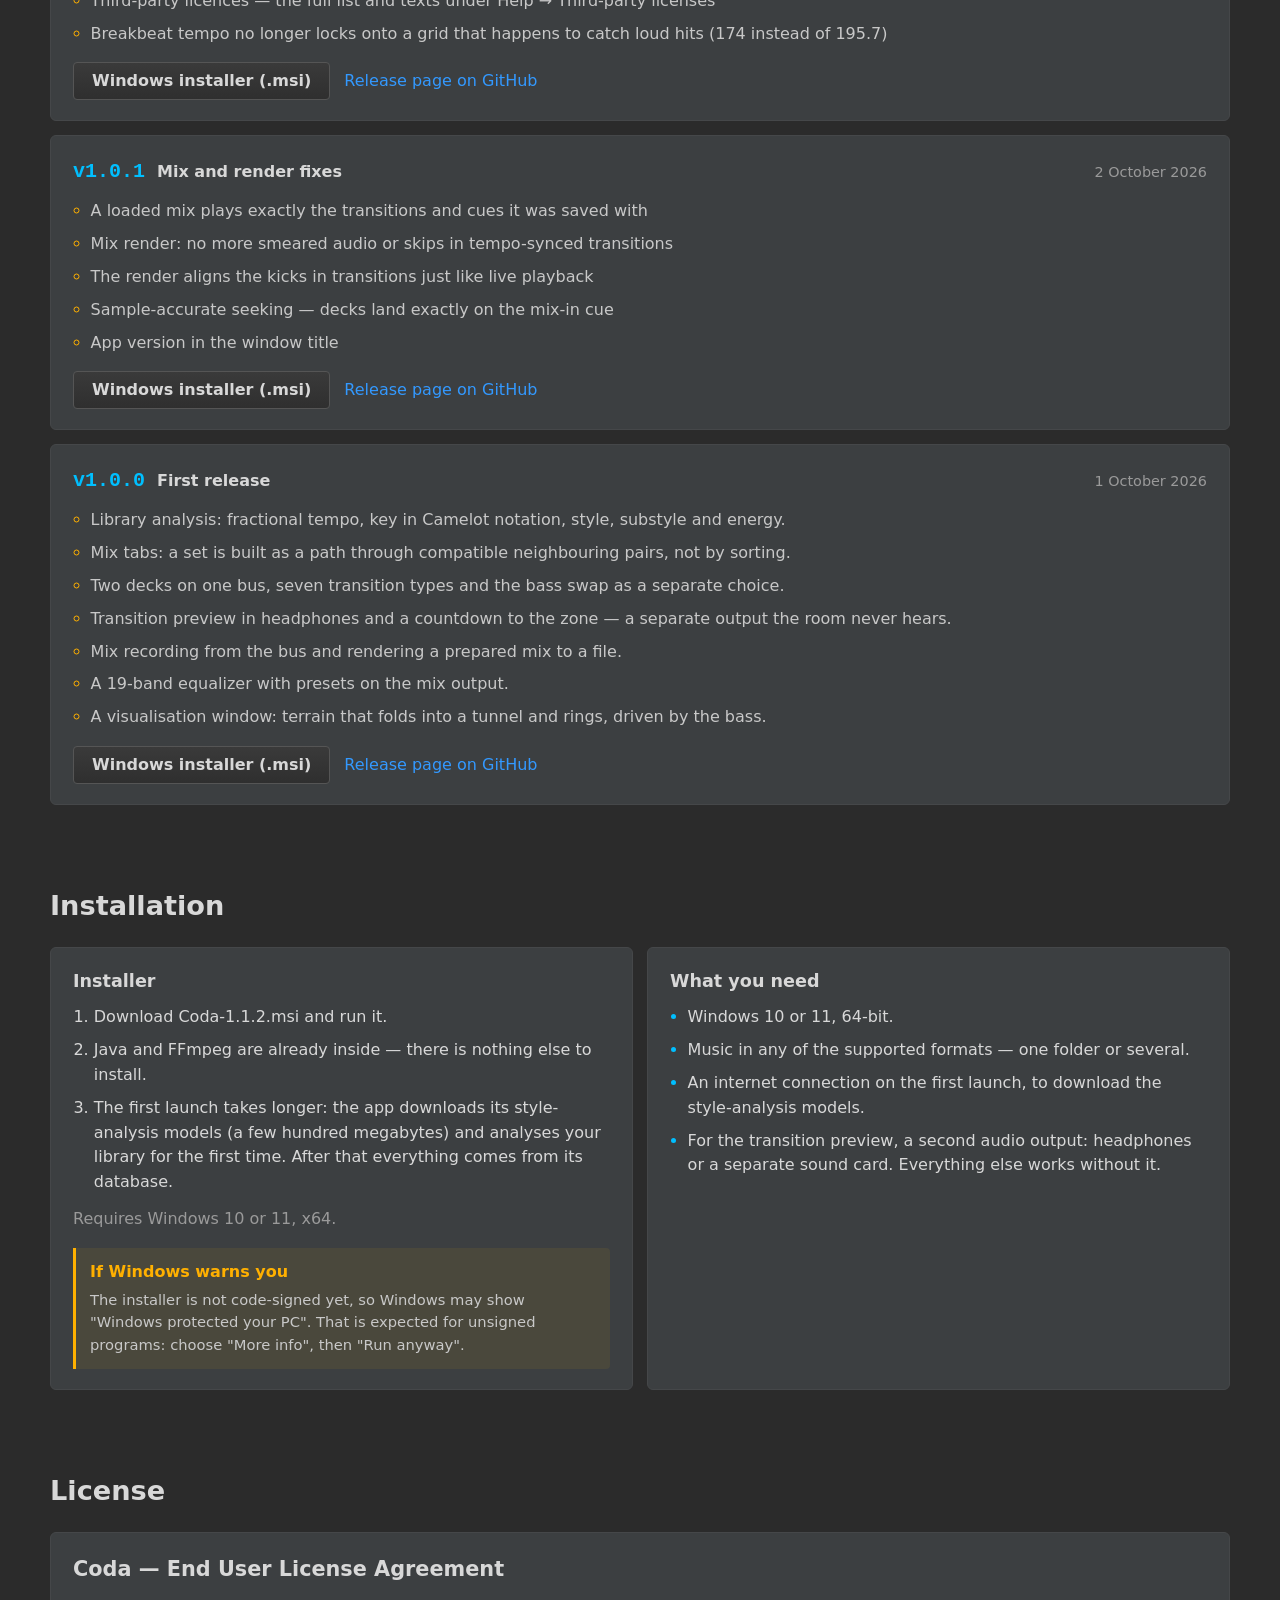
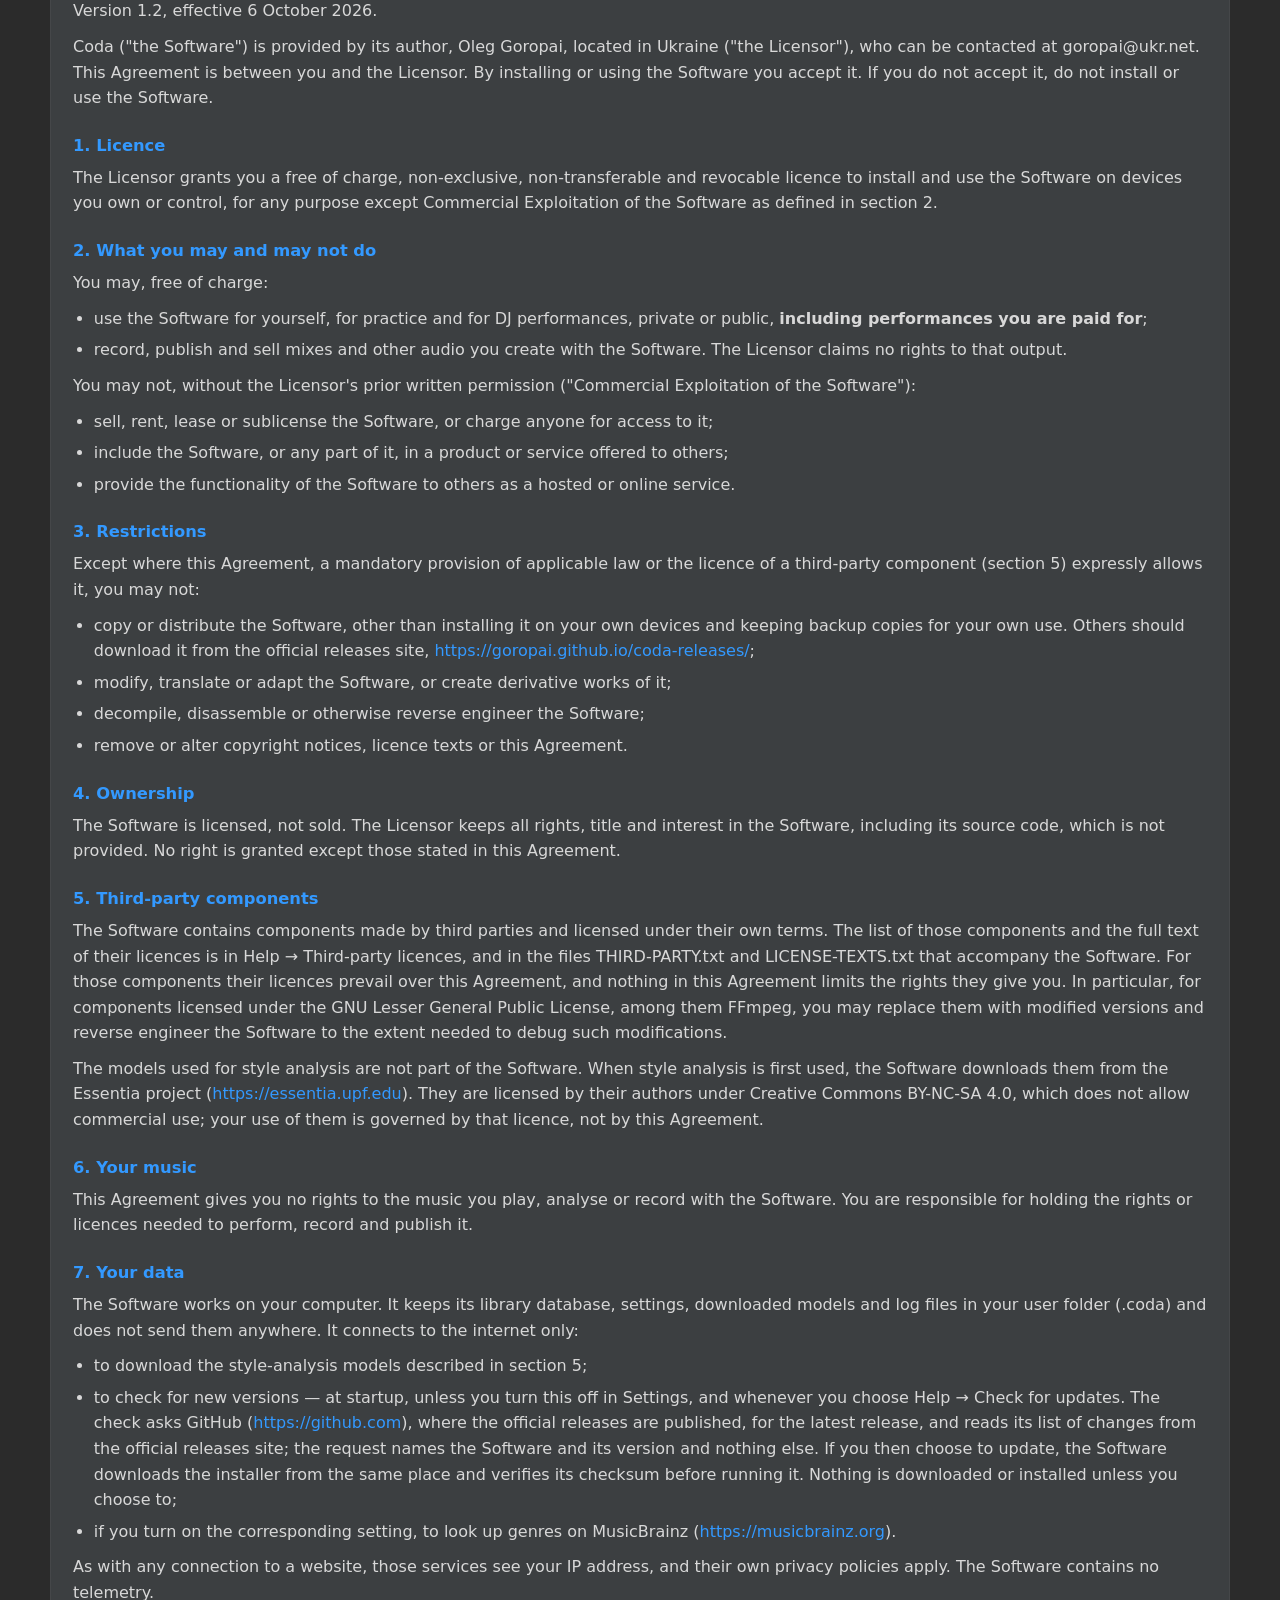
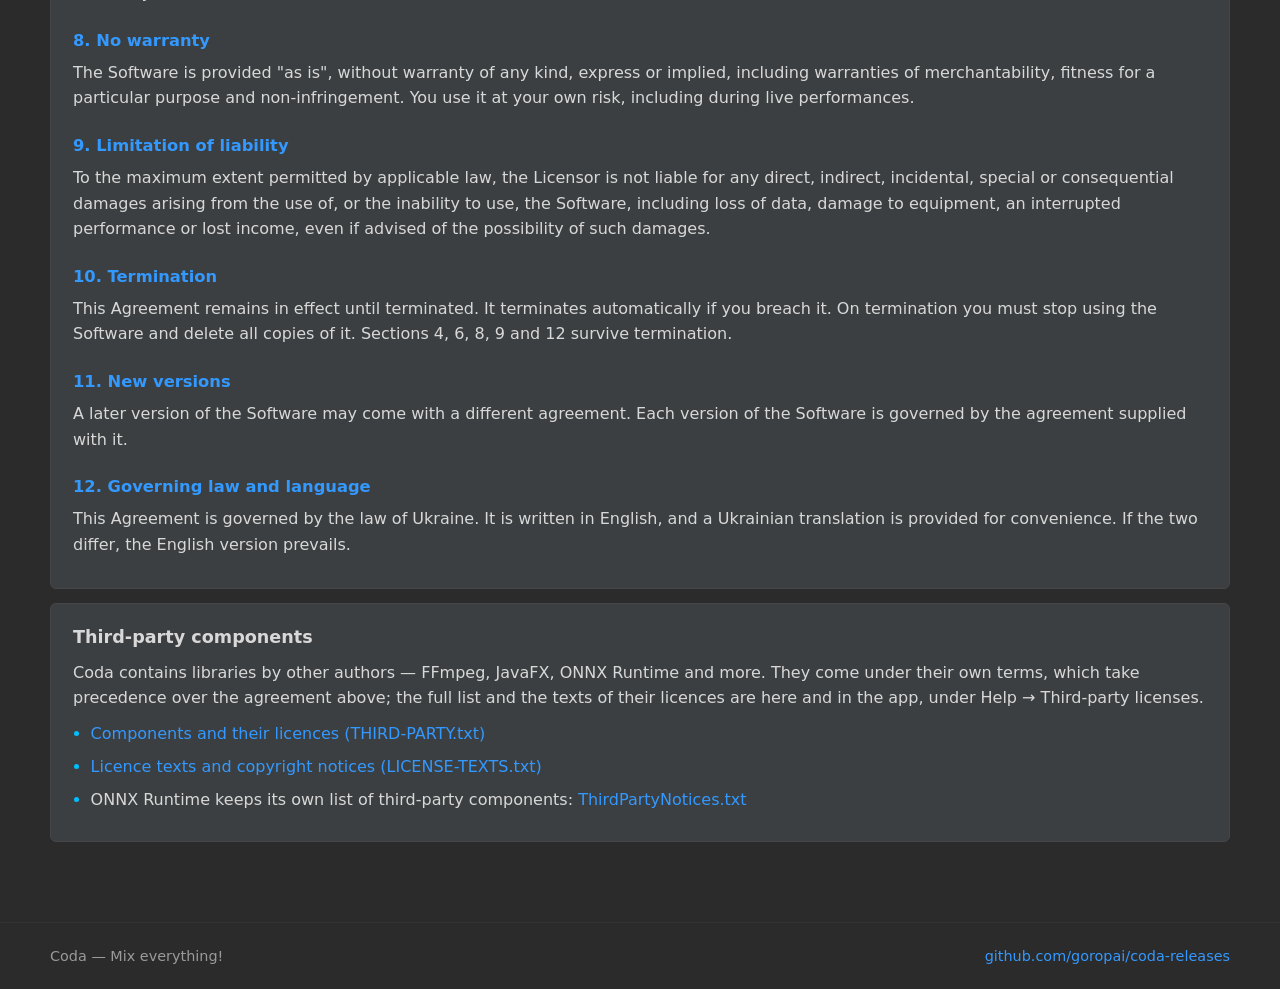
==== commit 428e57aa: "Deploy site from goropai/audio-analyzer@19cb98c" ====
--- a/index.html
+++ b/index.html
@@ -7,9 +7,9 @@
     <meta name="theme-color" content="#2b2b2b" />
     <link rel="icon" type="image/png" href="./icon.png" />
     <title>Coda — Mix everything!</title>
-    <script type="module" crossorigin src="./assets/main-CiQbTdha.js"></script>
-    <link rel="modulepreload" crossorigin href="./assets/styles-UmLZDQhg.js">
-    <link rel="stylesheet" crossorigin href="./assets/styles-Cl2Nbluq.css">
+    <script type="module" crossorigin src="./assets/main-Cn23dB3u.js"></script>
+    <link rel="modulepreload" crossorigin href="./assets/styles-B8enwdRz.js">
+    <link rel="stylesheet" crossorigin href="./assets/styles-BmuY5Oit.css">
   </head>
   <body>
     <div id="root"></div>
--- a/assets/styles-BmuY5Oit.css
+++ b/assets/styles-BmuY5Oit.css
@@ -0,0 +1 @@
+:root{--page:#2b2b2b;--raised:#3c3f41;--deep:#1a1a1a;--trough:#0f0f0f;--border:#333;--border-strong:#555;--text:#d8d8d8;--text-muted:#9a9a9a;--accent:#39f;--accent-strong:#0078d7;--cyan:#00bfff;--amber:#ffb000;--live:#d13b30;--wave-played:#1e90ff;--wave-rest:#8a8a8a;--zone-out:#d13b3047;--zone-in:#46be5a42;--radius:6px;--font:"Segoe UI", system-ui, -apple-system, Roboto, "Helvetica Neue", Arial, sans-serif;--mono:"Cascadia Mono", Consolas, "Courier New", monospace;--lightningcss-light: ;--lightningcss-dark:initial;color-scheme:dark}*{box-sizing:border-box}html{scroll-behavior:smooth}body{background:var(--page);color:var(--text);font-family:var(--font);-webkit-font-smoothing:antialiased;margin:0;font-size:16px;line-height:1.55}a{color:inherit}code{font-family:var(--mono);background:var(--trough);border:1px solid var(--border);border-radius:3px;padding:.05em .35em;font-size:.88em}pre{background:var(--trough);border:1px solid var(--border);border-radius:var(--radius);margin:12px 0;padding:14px 16px;overflow-x:auto}pre code{background:0 0;border:none;padding:0;font-size:.85rem;line-height:1.6}.site-header{z-index:10;-webkit-backdrop-filter:blur(6px);backdrop-filter:blur(6px);border-bottom:1px solid var(--border);background:#2b2b2beb;justify-content:space-between;align-items:center;gap:16px;padding:10px max(16px,50vw - 590px);display:flex;position:sticky;top:0}.brand{align-items:center;gap:10px;font-size:1.15rem;font-weight:700;text-decoration:none;display:flex}.brand img{border-radius:6px;width:28px;height:28px}.site-header nav{flex-wrap:wrap;align-items:center;gap:4px;display:flex}.site-header nav a{color:var(--text-muted);border-radius:4px;padding:6px 10px;text-decoration:none}.site-header nav a:hover,.site-header nav a:focus-visible{color:var(--accent);background:var(--raised)}.lang-switch{border:1px solid var(--border-strong);background:var(--trough);border-radius:5px;margin-left:8px;padding:2px;display:inline-flex}.lang-switch button{font:inherit;min-width:40px;color:var(--text-muted);cursor:pointer;background:0 0;border:0;border-radius:3px;padding:3px 8px;font-size:.8rem;font-weight:700}.lang-switch button:hover{color:var(--text)}.lang-switch button[aria-pressed=true]{background:var(--accent-strong);color:#fff}.button{border:1px solid var(--border-strong);min-height:38px;color:var(--text);background:linear-gradient(#3a3a3a,#2f2f2f);border-radius:4px;justify-content:center;align-items:center;padding:0 18px;font-weight:600;text-decoration:none;transition:border-color .12s,background .12s;display:inline-flex}.button:hover,.button:focus-visible{border-color:var(--accent)}.button-primary{background:var(--accent-strong);border-color:var(--accent-strong);color:#fff}.button-primary:hover,.button-primary:focus-visible{background:var(--accent);border-color:var(--accent)}.text-link{color:var(--accent);text-decoration:none}.text-link:hover{text-decoration:underline}:focus-visible{outline:2px solid var(--cyan);outline-offset:2px}main{padding:0 max(16px,50vw - 590px)}.hero{grid-template-columns:minmax(0,.9fr) minmax(0,1.4fr);align-items:center;gap:40px;padding:56px 0 40px;display:grid}.eyebrow{color:var(--cyan);letter-spacing:.04em;text-transform:uppercase;margin:0 0 6px;font-size:.9rem}h1{margin:0 0 16px;font-size:clamp(2.6rem,6vw,4rem);line-height:1.05}.hero-tagline{color:var(--text-muted);margin-top:6px;font-size:.45em;font-weight:400;display:block}.lead{color:#c4c4c4;max-width:34em;margin:0 0 24px}.hero-actions{flex-wrap:wrap;gap:10px;display:flex}.hero-meta{color:var(--text-muted);margin:12px 0 0;font-size:.85rem}.app-window{border:1px solid var(--border-strong);background:var(--page);-webkit-user-select:none;user-select:none;border-radius:8px;min-width:0;max-width:100%;font-size:11px;overflow:hidden;box-shadow:0 24px 60px #00000073}.app-titlebar{background:var(--accent-strong);color:#fff;align-items:center;gap:8px;height:28px;padding:0 10px;font-size:12px;display:flex}.app-titlebar img{width:16px;height:16px}.app-titlebar-controls{gap:18px;margin-left:auto;display:flex}.app-titlebar-controls i{font-style:normal}.app-menu{color:#ddd;background:linear-gradient(#3a3a3a,#333);gap:16px;padding:4px 12px;display:flex}.app-body{gap:8px;padding:10px;display:flex}.app-decks{flex-direction:column;flex:1;gap:6px;min-width:0;display:flex}.deck{border:1.5px solid #0000;border-radius:4px;gap:6px;padding:4px;display:flex}.deck-active{border-color:var(--accent-strong)}.deck-cover{border-radius:2px;flex:0 0 64px;align-self:center;height:64px}.cover-a{background:radial-gradient(circle at 30% 30%,#ffffff59,#0000 40%),radial-gradient(circle at 60% 60%,#ff8a00 0 18%,#0000 19%),linear-gradient(135deg,#1b2a6b,#0b0f24 70%)}.cover-b{filter:grayscale()contrast(1.2);background:repeating-linear-gradient(45deg,#111 0 6px,#fff 6px 10px)}.deck-zoom{color:#bbb;flex-direction:column;justify-content:center;align-items:center;gap:2px;display:flex}.deck-zoom span{text-align:center;border:1px solid var(--border-strong);background:#333;border-radius:3px;width:16px;height:16px;line-height:14px}.deck-zoom small{font-size:8px;font-weight:700}.deck-main{flex:1;min-width:0}.deck-top{white-space:nowrap;align-items:center;gap:10px;margin-bottom:3px;display:flex;overflow:hidden}.deck-title{color:var(--accent);text-overflow:ellipsis;overflow:hidden}.fake-check:before{content:"";vertical-align:-1px;border:1px solid var(--border-strong);background:var(--deep);border-radius:2px;width:10px;height:10px;margin-right:5px;display:inline-block}.fake-check.checked:before{content:"✓";color:#fff;text-align:center;font-size:9px;line-height:10px}.waveform{width:100%;height:72px;display:block}.waveform-bg{fill:#1e1e1e}.waveform-grid{stroke:#3a3a3a;stroke-width:1px;vector-effect:non-scaling-stroke}.bar-handle{fill:#8a8a8a}.wave-played{fill:var(--wave-played)}.wave-rest{fill:var(--wave-rest)}.zone-curve{fill:none;stroke:#fff;stroke-width:1.2px;stroke-dasharray:5 4;vector-effect:non-scaling-stroke;opacity:.85}.cue{stroke-width:1.5px;stroke-dasharray:4 3;vector-effect:non-scaling-stroke}.cue-out{stroke:var(--live)}.cue-in{stroke:#46be5a}.playhead{stroke:#ff3b30;stroke-width:2px;vector-effect:non-scaling-stroke}.bpm-badge rect{fill:#0000008c;stroke:var(--cyan);stroke-width:1px;vector-effect:non-scaling-stroke}.bpm-badge text{fill:var(--cyan);font:700 13px var(--font)}.transition-row{white-space:nowrap;color:#ccc;flex-wrap:nowrap;align-items:center;gap:6px;padding:2px 4px;display:flex;overflow:hidden}.transition-row .arrows{color:#8a8a8a;letter-spacing:-2px}.fake-combo{border:1px solid var(--border-strong);color:#ddd;background:linear-gradient(#3a3a3a,#303030);border-radius:3px;justify-content:space-between;align-items:center;gap:8px;min-width:56px;padding:2px 6px;display:inline-flex}.fake-combo.wide{min-width:84px}.fake-combo:after{content:"▾";color:#ccc}.duration{color:var(--text-muted)}.app-meters{gap:4px;padding:2px 0;display:flex}.meter{flex-direction:column;align-items:center;gap:3px;width:16px;display:flex}.meter-label{color:#ccc;font-size:9px;font-weight:700}.meter-trough{border:1px solid var(--border);background:var(--trough);border-radius:3px;flex:1;width:100%;position:relative;overflow:hidden}.meter-level{transform-origin:bottom;background:linear-gradient(red 0%,#f60 10%,#fc0 30%,#0c4 100%) bottom/100% 260px;height:60%;animation:.345s ease-out infinite meter-pulse;position:absolute;bottom:0;left:2px;right:2px}.meter-b{height:42%;animation-delay:-.17s}.meter-fader{background:var(--cyan);height:2px;position:absolute;top:22%;left:0;right:0}.meter-scale{color:#8a8a8a;text-align:center;flex-direction:column;justify-content:space-between;width:22px;padding:14px 0 2px;font-size:8px;display:flex}@keyframes meter-pulse{0%{transform:scaleY(1)}to{transform:scaleY(.72)}}@media (prefers-reduced-motion:reduce){.meter-level{animation:none}html{scroll-behavior:auto}}.section{padding:40px 0;scroll-margin-top:64px}h2{margin:0 0 20px;font-size:1.7rem}h3{margin:0 0 10px;font-size:1.1rem}.panel{background:var(--raised);border-radius:var(--radius);border:1px solid #454749;padding:20px 22px}.feature-grid{grid-template-columns:repeat(6,minmax(0,1fr));gap:14px;display:grid}.feature-grid>.feature{grid-column:span 2}.feature-grid>.feature:nth-child(n+4){grid-column:span 3}@media (width<=900px){.feature-grid{grid-template-columns:repeat(2,minmax(0,1fr))}.feature-grid>.feature,.feature-grid>.feature:nth-child(n+4){grid-column:span 1}.feature-grid>.feature:last-child:nth-child(odd){grid-column:span 2}}@media (width<=520px){.feature-grid{grid-template-columns:minmax(0,1fr)}.feature-grid>.feature:last-child:nth-child(odd){grid-column:span 1}}.feature{border-top:3px solid var(--group)}.feature ul,.release-notes{margin:0;padding-left:1.1em}.feature li,.release-notes li{color:#c8c8c8;margin:0 0 8px}.feature li::marker{color:var(--group)}.formats{color:var(--text-muted);margin:18px 0 0;line-height:2}.release-list{gap:14px;margin:0;padding:0;list-style:none;display:grid}.release-latest{border-color:var(--accent-strong);box-shadow:inset 3px 0 0 var(--accent-strong)}.release-head{flex-wrap:wrap;align-items:baseline;gap:8px 12px;margin-bottom:12px;display:flex}.release-version{font-family:var(--mono);color:var(--cyan);font-size:1.25rem;font-weight:700}.release-title{font-weight:600}.release-meta{color:var(--text-muted);gap:14px;margin-left:auto;font-size:.9rem;display:inline-flex}.download-count{color:var(--cyan);font-variant-numeric:tabular-nums;white-space:nowrap}.callout{border-left:3px solid var(--amber);background:#ffb00012;border-radius:0 4px 4px 0;margin-top:16px;padding:12px 14px}.callout strong{color:var(--amber)}.callout p{color:#c8c8c8;margin:4px 0 0;font-size:.92rem}.badge{color:var(--accent);background:#3399ff26;border:1px solid #39f6;border-radius:999px;padding:2px 8px;font-size:.75rem;font-weight:700}.release-notes li::marker{color:var(--amber)}.release-actions{flex-wrap:wrap;align-items:center;gap:14px;margin-top:16px;display:flex}.install-grid{grid-template-columns:repeat(auto-fit,minmax(300px,1fr));gap:14px;display:grid}.steps{margin:0 0 12px;padding-left:1.3em}.steps li{margin-bottom:8px}.needs{margin:0;padding-left:1.1em}.needs li{margin-bottom:8px}.needs li::marker{color:var(--cyan)}.muted{color:var(--text-muted);margin:8px 0 0}.eula{line-height:1.6}.eula h3{margin-bottom:12px;font-size:1.3rem}.eula h4{color:var(--accent);margin:22px 0 6px;font-size:1.02rem}.eula p{margin:0 0 10px}.eula ul{margin:0 0 10px;padding-left:1.3em}.eula li{margin-bottom:6px}.eula a{overflow-wrap:anywhere}.third-party{margin-top:14px}.third-party p{margin:0 0 12px}.site-footer{border-top:1px solid var(--border);color:var(--text-muted);flex-wrap:wrap;justify-content:space-between;gap:10px;margin-top:40px;padding:22px max(16px,50vw - 590px);font-size:.9rem;display:flex}.site-header nav a[aria-current=page]{color:var(--accent)}.howto-intro{padding:48px 0 8px}.howto-intro h1{font-size:clamp(2rem,4.5vw,3rem)}.howto-layout{grid-template-columns:minmax(0,1fr) 250px;align-items:start;gap:48px;display:grid}.lesson{border-top:1px solid var(--border);padding:28px 0}.lesson:first-child{border-top:none}.lesson h2{align-items:center;gap:12px;display:flex}.lesson-number{background:var(--accent-strong);color:#fff;border-radius:50%;flex:none;place-items:center;width:32px;height:32px;font-size:1rem;display:inline-grid}.lesson p{color:#cfcfcf;margin:0 0 14px}.lesson .steps,.lesson .needs{margin:0 0 16px}.ui-label{color:#ececec;background:var(--raised);border:1px solid var(--border-strong);white-space:nowrap;-webkit-box-decoration-break:clone;box-decoration-break:clone;border-radius:4px;padding:0 6px;font-weight:600}@media (width<=520px){.ui-label{white-space:normal}}.shot{margin:18px 0 22px}.shot img{border:1px solid var(--border-strong);border-radius:var(--radius);width:100%;height:auto;display:block;box-shadow:0 10px 30px #00000059}.shot-small img{width:auto;max-width:100%}.shot figcaption{color:var(--text-muted);margin-top:8px;font-size:.9rem}.callout.tip{border-left-color:var(--cyan);background:#00bfff12}.callout.tip p{margin:0}.howto-toc{padding:28px 0;position:sticky;top:76px}.toc-title{color:var(--text-muted);letter-spacing:.06em;text-transform:uppercase;margin:0 0 8px;font-size:.8rem}.howto-toc ol{border-left:2px solid var(--border);margin:0 0 14px;padding:0;list-style:none}.howto-toc li a{color:var(--text-muted);border-left:2px solid #0000;margin-left:-2px;padding:5px 0 5px 12px;font-size:.92rem;line-height:1.35;text-decoration:none;display:block}.howto-toc li a:hover{color:var(--text)}.howto-toc li a[aria-current=true]{color:var(--accent);border-left-color:var(--accent)}.toc-top{font-size:.85rem}@media (width<=900px){.howto-layout{grid-template-columns:minmax(0,1fr);gap:0}.howto-toc{order:-1;padding:8px 0 0;position:static}.hero{grid-template-columns:minmax(0,1fr);padding-top:32px}.site-header nav a{padding:6px 7px}}@media (width<=520px){.site-header{flex-direction:column;align-items:flex-start;gap:6px}.app-window{font-size:9px}.deck-cover{flex-basis:40px;height:40px}.deck-zoom,.app-menu span:nth-child(n+3){display:none}.release-meta{margin-left:0}}
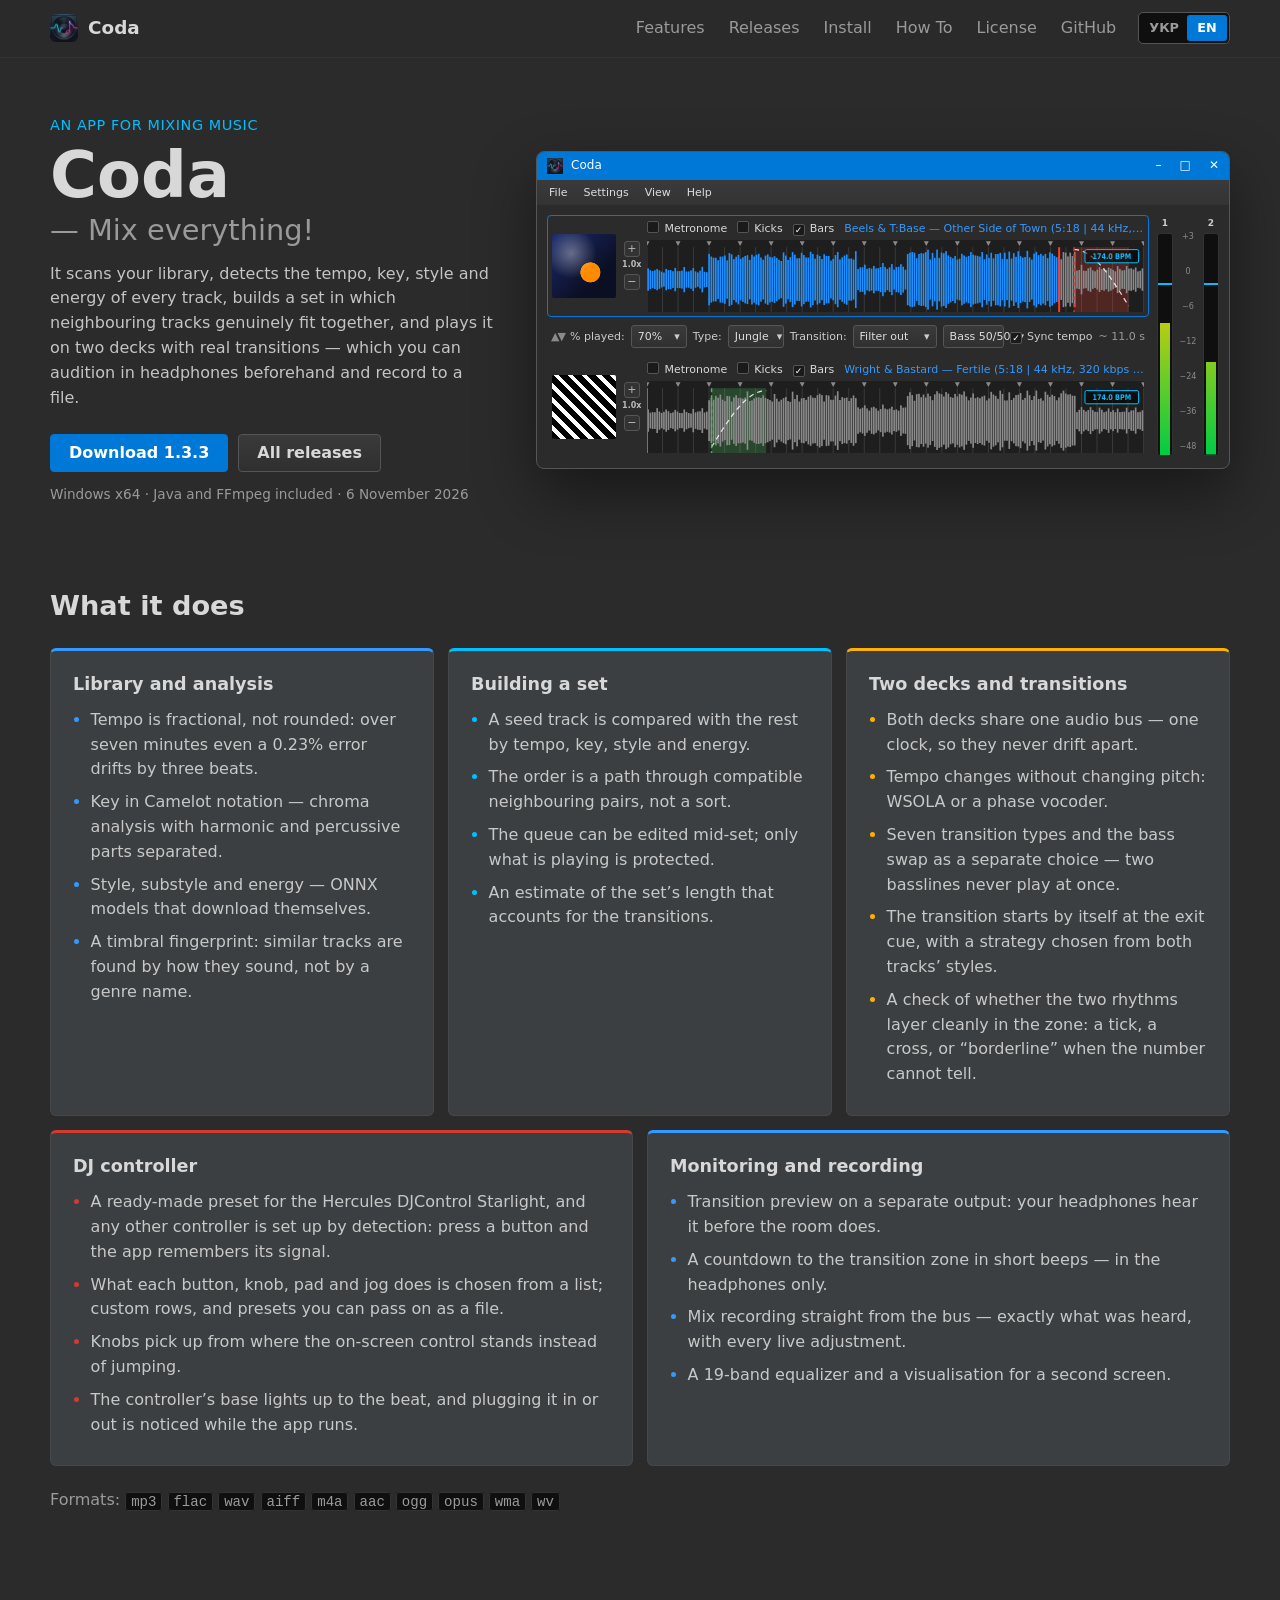
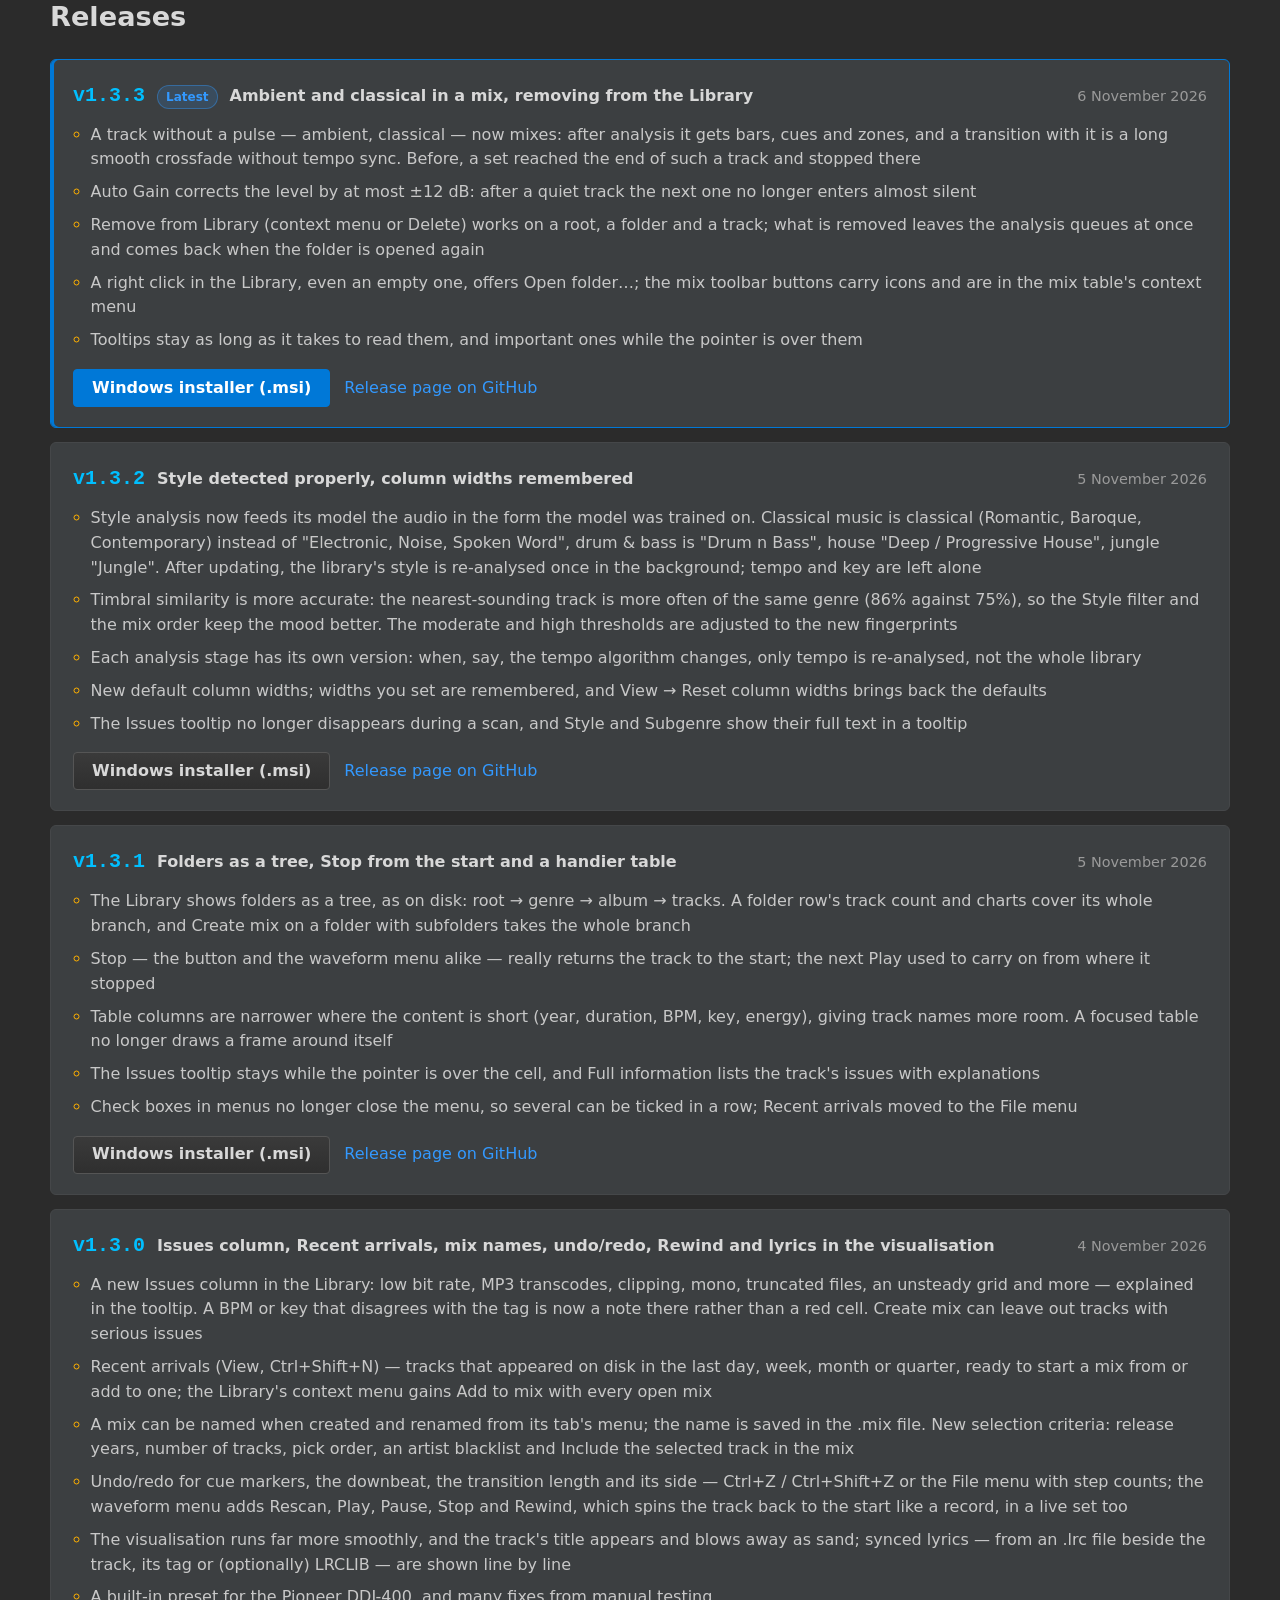
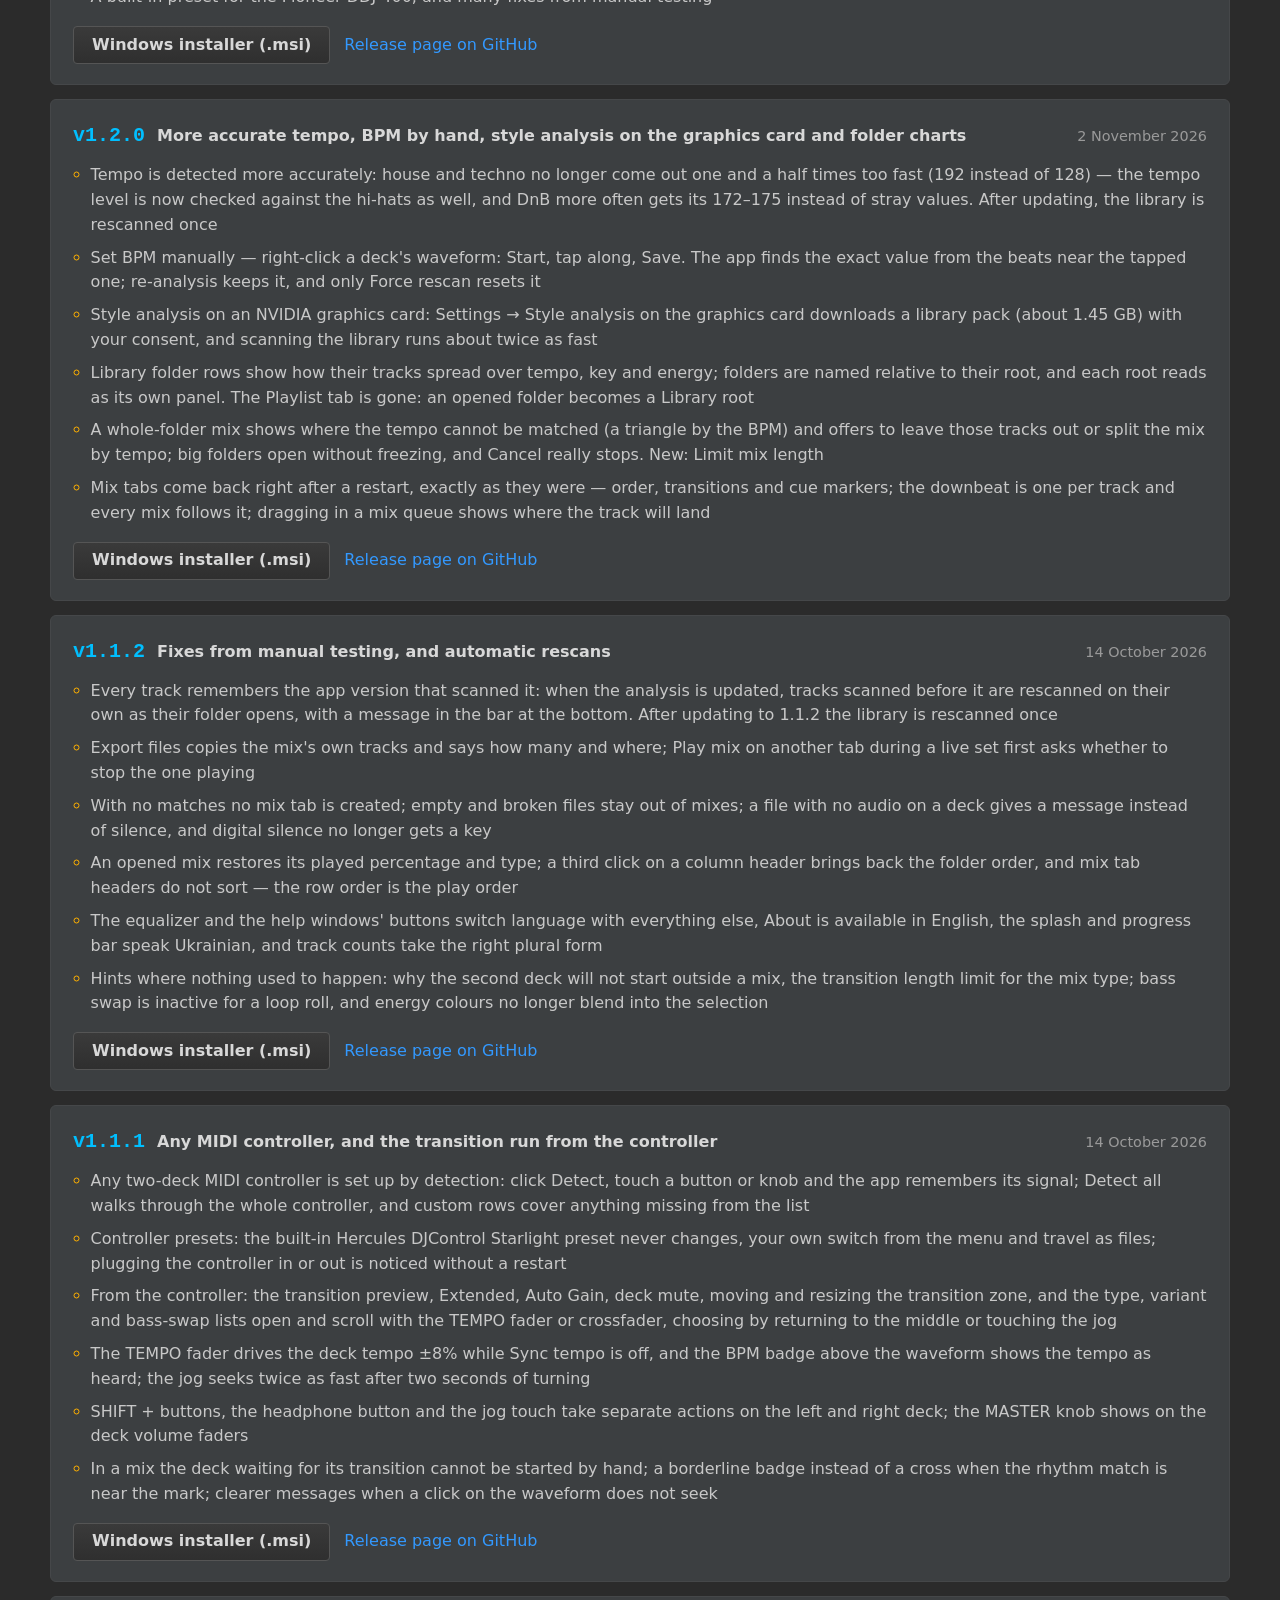
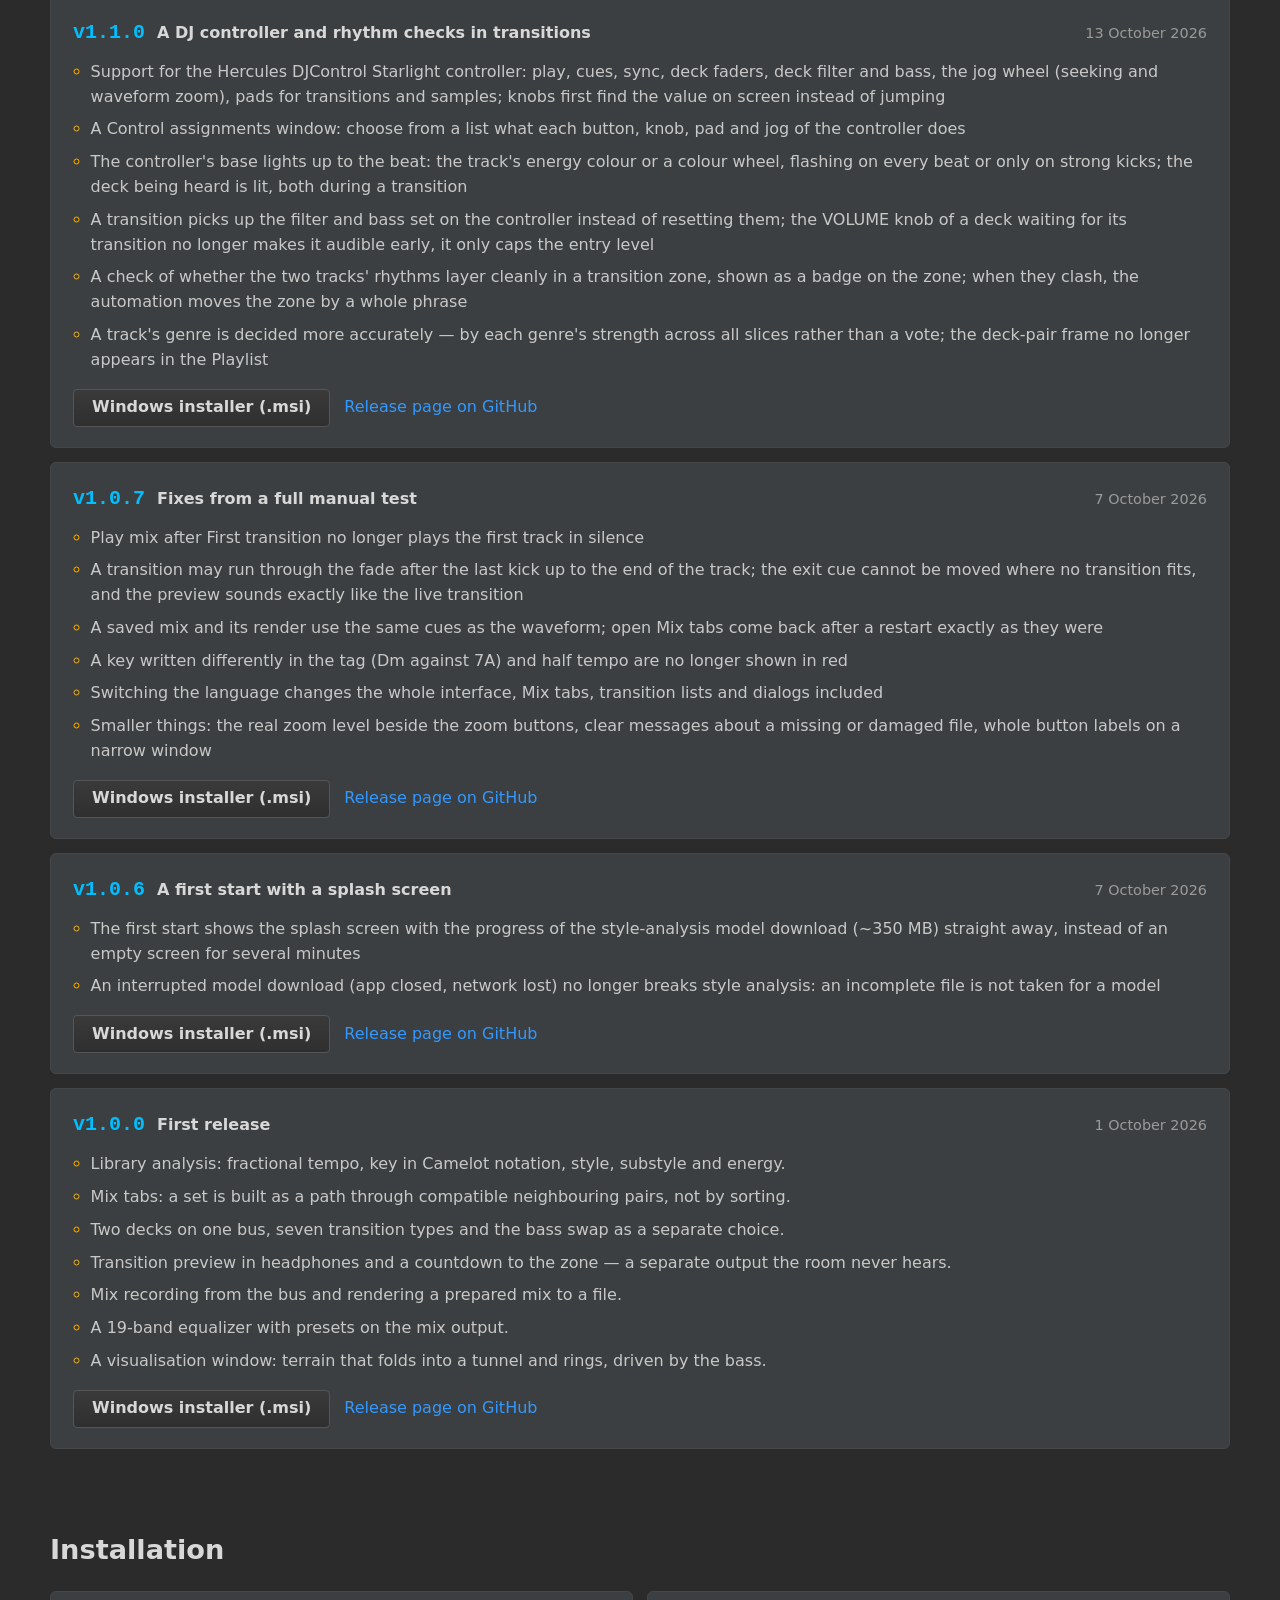
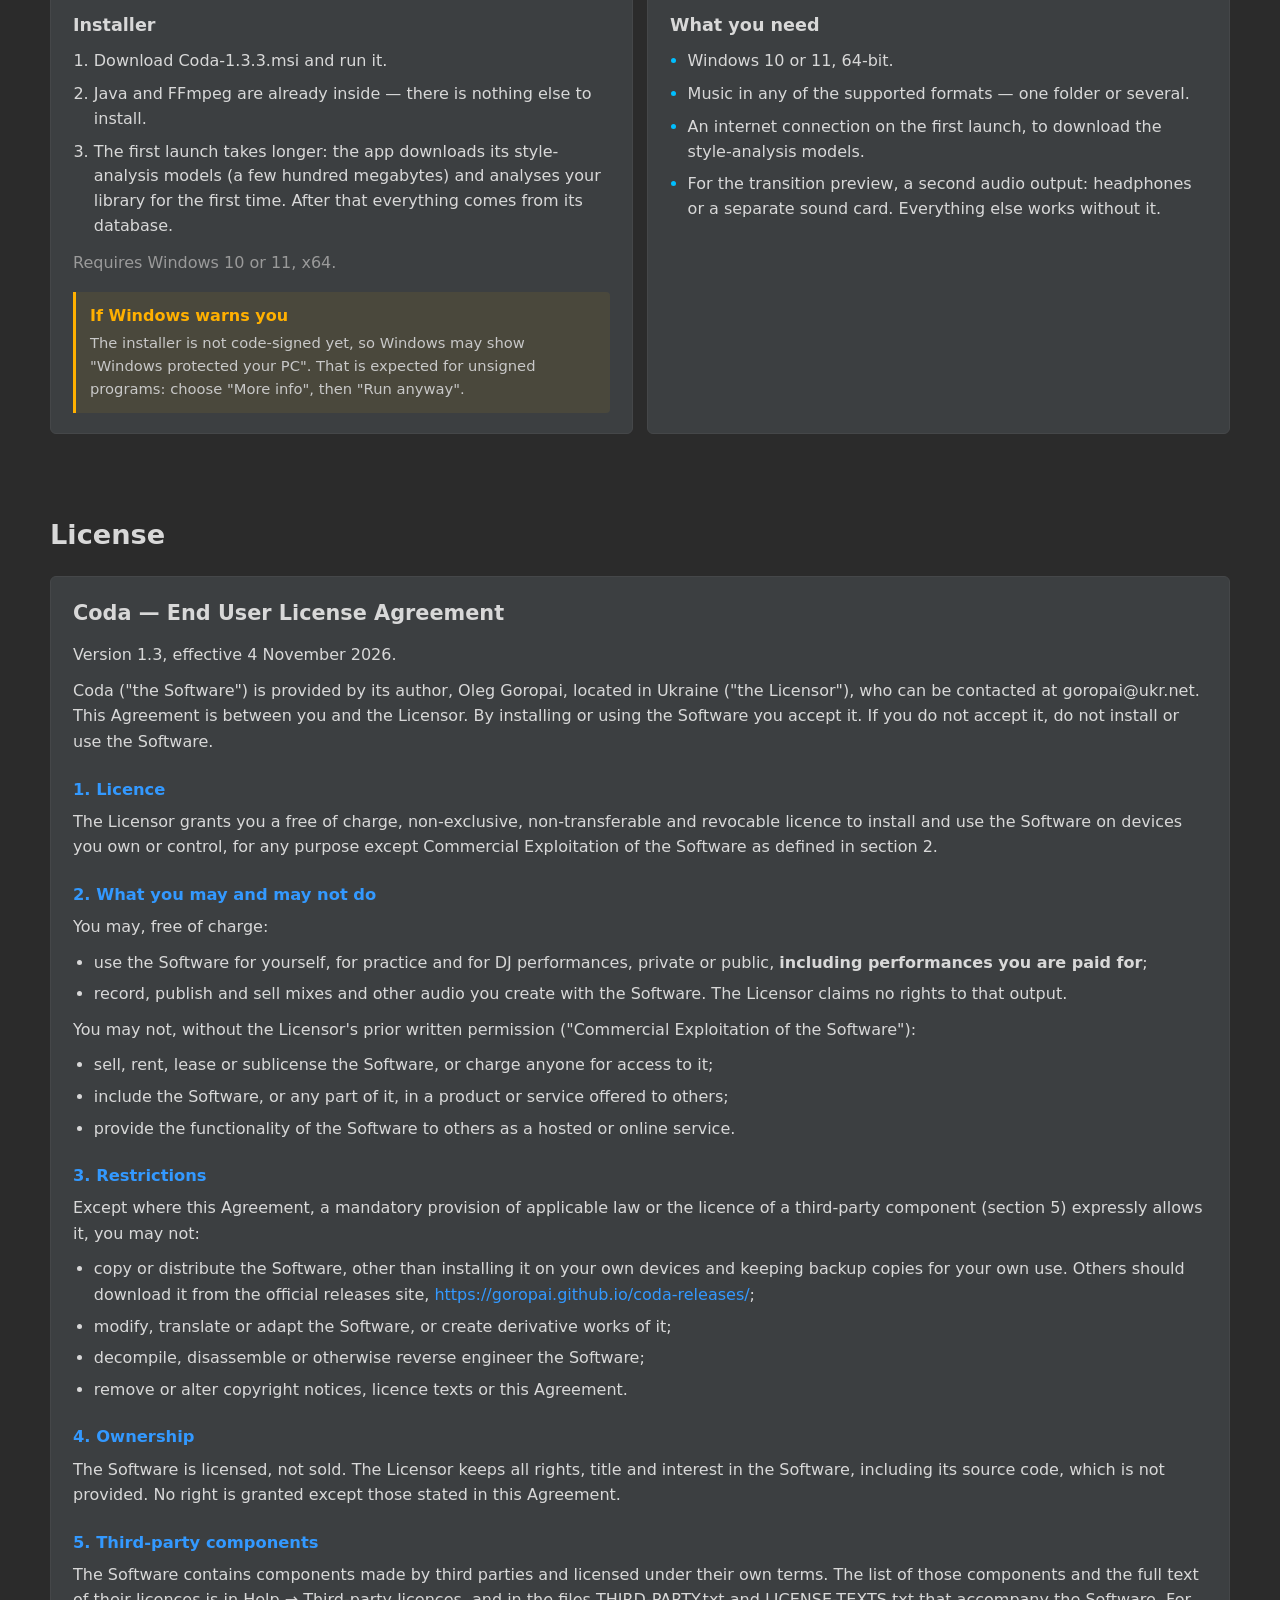
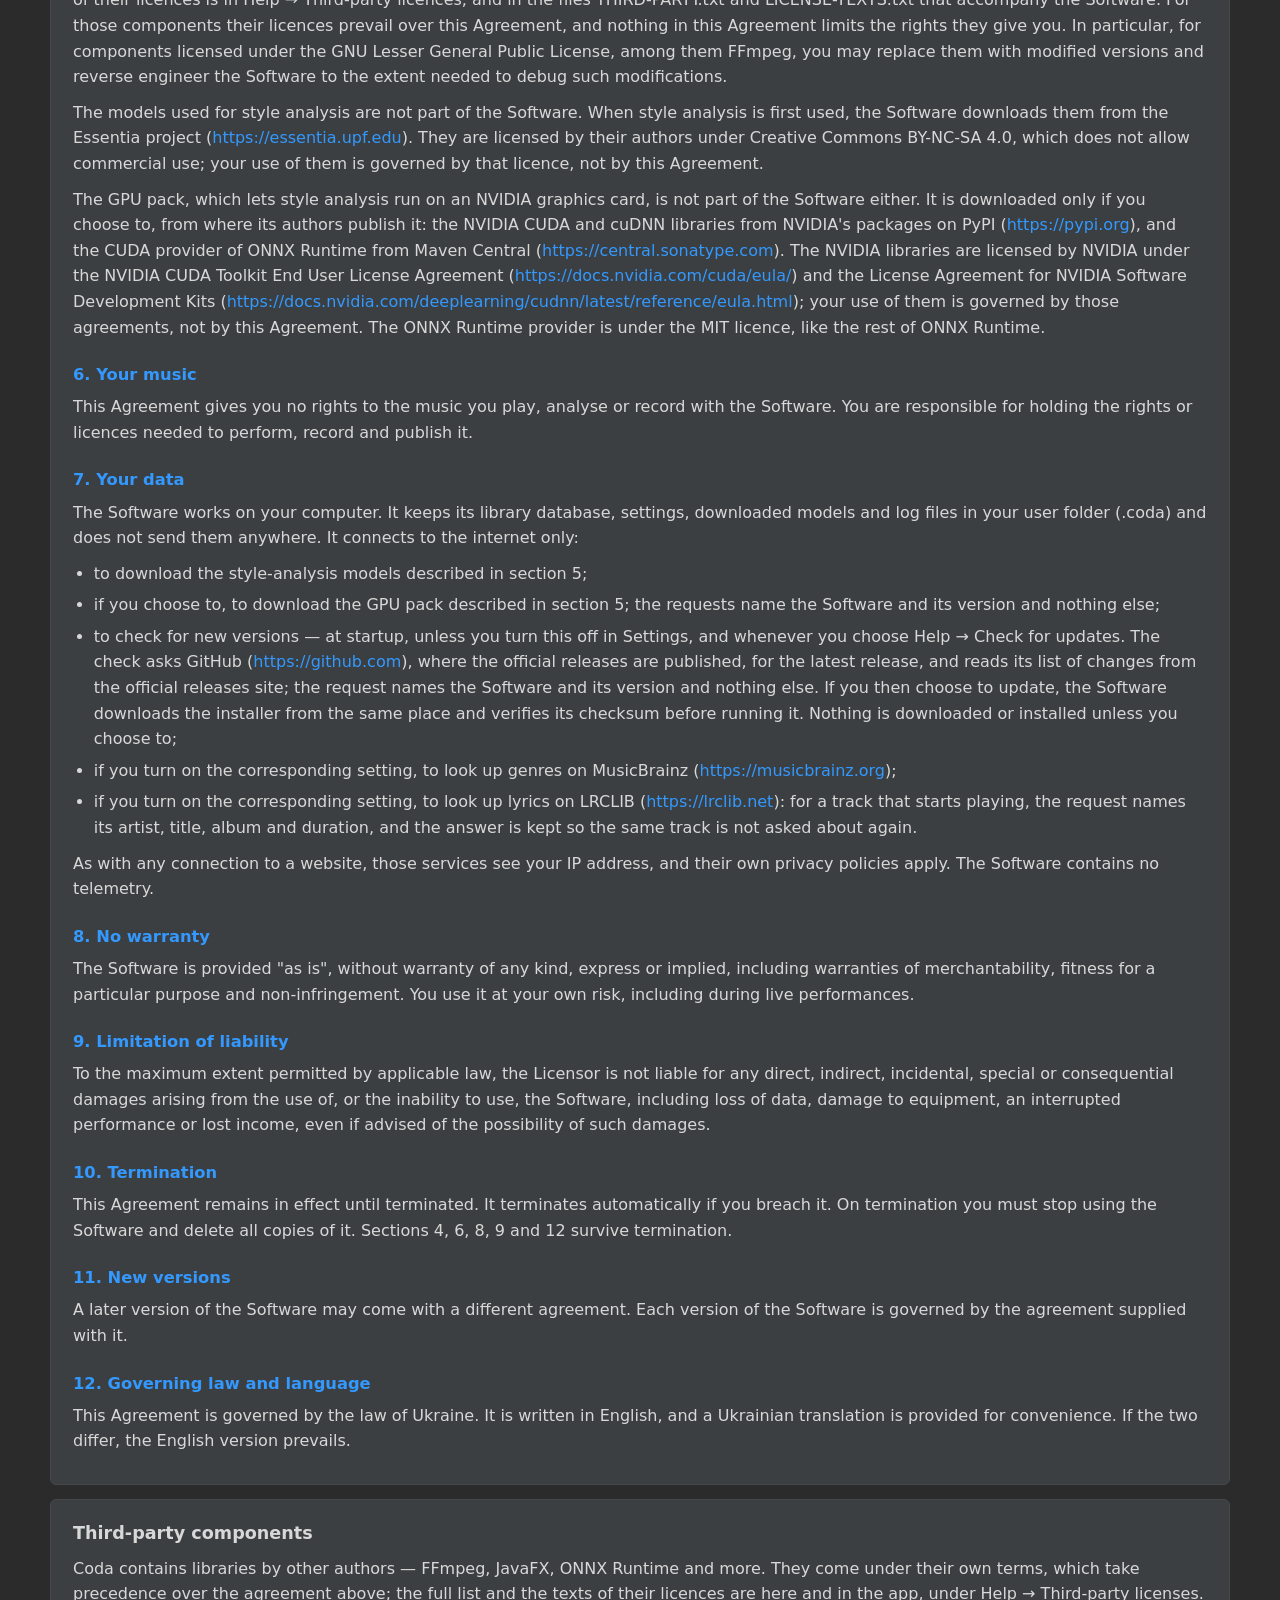
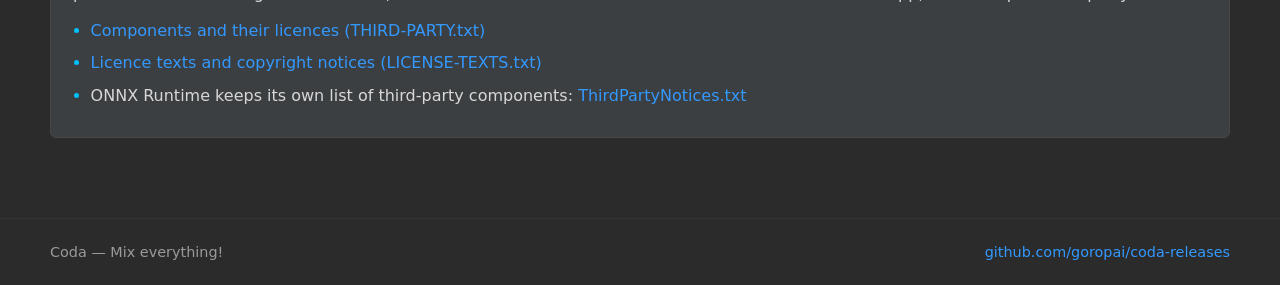
==== commit 1fdb0bac: "Deploy site from goropai/audio-analyzer@d6e9b68" ====
--- a/index.html
+++ b/index.html
@@ -7,9 +7,9 @@
     <meta name="theme-color" content="#2b2b2b" />
     <link rel="icon" type="image/png" href="./icon.png" />
     <title>Coda — Mix everything!</title>
-    <script type="module" crossorigin src="./assets/main-Cn23dB3u.js"></script>
-    <link rel="modulepreload" crossorigin href="./assets/styles-B8enwdRz.js">
-    <link rel="stylesheet" crossorigin href="./assets/styles-BmuY5Oit.css">
+    <script type="module" crossorigin src="./assets/main-woc1rAKm.js"></script>
+    <link rel="modulepreload" crossorigin href="./assets/styles-BDlqmKcI.js">
+    <link rel="stylesheet" crossorigin href="./assets/styles-Xo8SUZ4V.css">
   </head>
   <body>
     <div id="root"></div>
--- a/assets/styles-Xo8SUZ4V.css
+++ b/assets/styles-Xo8SUZ4V.css
@@ -0,0 +1 @@
+:root{--page:#2b2b2b;--raised:#3c3f41;--deep:#1a1a1a;--trough:#0f0f0f;--border:#333;--border-strong:#555;--text:#d8d8d8;--text-muted:#9a9a9a;--accent:#39f;--accent-strong:#0078d7;--cyan:#00bfff;--amber:#ffb000;--live:#d13b30;--wave-played:#1e90ff;--wave-rest:#8a8a8a;--zone-out:#d13b3047;--zone-in:#46be5a42;--radius:6px;--font:"Segoe UI", system-ui, -apple-system, Roboto, "Helvetica Neue", Arial, sans-serif;--mono:"Cascadia Mono", Consolas, "Courier New", monospace;--lightningcss-light: ;--lightningcss-dark:initial;color-scheme:dark}*{box-sizing:border-box}html{scroll-behavior:smooth}body{background:var(--page);color:var(--text);font-family:var(--font);-webkit-font-smoothing:antialiased;margin:0;font-size:16px;line-height:1.55}a{color:inherit}code{font-family:var(--mono);background:var(--trough);border:1px solid var(--border);border-radius:3px;padding:.05em .35em;font-size:.88em}pre{background:var(--trough);border:1px solid var(--border);border-radius:var(--radius);margin:12px 0;padding:14px 16px;overflow-x:auto}pre code{background:0 0;border:none;padding:0;font-size:.85rem;line-height:1.6}.site-header{z-index:10;-webkit-backdrop-filter:blur(6px);backdrop-filter:blur(6px);border-bottom:1px solid var(--border);background:#2b2b2beb;justify-content:space-between;align-items:center;gap:16px;padding:10px max(16px,50vw - 590px);display:flex;position:sticky;top:0}.brand{align-items:center;gap:10px;font-size:1.15rem;font-weight:700;text-decoration:none;display:flex}.brand img{border-radius:6px;width:28px;height:28px}.site-header nav{flex-wrap:wrap;align-items:center;gap:4px;display:flex}.site-header nav a{color:var(--text-muted);border-radius:4px;padding:6px 10px;text-decoration:none}.site-header nav a:hover,.site-header nav a:focus-visible{color:var(--accent);background:var(--raised)}.lang-switch{border:1px solid var(--border-strong);background:var(--trough);border-radius:5px;margin-left:8px;padding:2px;display:inline-flex}.lang-switch button{font:inherit;min-width:40px;color:var(--text-muted);cursor:pointer;background:0 0;border:0;border-radius:3px;padding:3px 8px;font-size:.8rem;font-weight:700}.lang-switch button:hover{color:var(--text)}.lang-switch button[aria-pressed=true]{background:var(--accent-strong);color:#fff}.button{border:1px solid var(--border-strong);min-height:38px;color:var(--text);background:linear-gradient(#3a3a3a,#2f2f2f);border-radius:4px;justify-content:center;align-items:center;padding:0 18px;font-weight:600;text-decoration:none;transition:border-color .12s,background .12s;display:inline-flex}.button:hover,.button:focus-visible{border-color:var(--accent)}.button-primary{background:var(--accent-strong);border-color:var(--accent-strong);color:#fff}.button-primary:hover,.button-primary:focus-visible{background:var(--accent);border-color:var(--accent)}.text-link{color:var(--accent);text-decoration:none}.text-link:hover{text-decoration:underline}:focus-visible{outline:2px solid var(--cyan);outline-offset:2px}main{padding:0 max(16px,50vw - 590px)}.hero{grid-template-columns:minmax(0,.9fr) minmax(0,1.4fr);align-items:center;gap:40px;padding:56px 0 40px;display:grid}.eyebrow{color:var(--cyan);letter-spacing:.04em;text-transform:uppercase;margin:0 0 6px;font-size:.9rem}h1{margin:0 0 16px;font-size:clamp(2.6rem,6vw,4rem);line-height:1.05}.hero-tagline{color:var(--text-muted);margin-top:6px;font-size:.45em;font-weight:400;display:block}.lead{color:#c4c4c4;max-width:34em;margin:0 0 24px}.hero-actions{flex-wrap:wrap;gap:10px;display:flex}.hero-meta{color:var(--text-muted);margin:12px 0 0;font-size:.85rem}.app-window{border:1px solid var(--border-strong);background:var(--page);-webkit-user-select:none;user-select:none;border-radius:8px;min-width:0;max-width:100%;font-size:11px;overflow:hidden;box-shadow:0 24px 60px #00000073}.app-titlebar{background:var(--accent-strong);color:#fff;align-items:center;gap:8px;height:28px;padding:0 10px;font-size:12px;display:flex}.app-titlebar img{width:16px;height:16px}.app-titlebar-controls{gap:18px;margin-left:auto;display:flex}.app-titlebar-controls i{font-style:normal}.app-menu{color:#ddd;background:linear-gradient(#3a3a3a,#333);gap:16px;padding:4px 12px;display:flex}.app-body{gap:8px;padding:10px;display:flex}.app-decks{flex-direction:column;flex:1;gap:6px;min-width:0;display:flex}.deck{border:1.5px solid #0000;border-radius:4px;gap:6px;padding:4px;display:flex}.deck-active{border-color:var(--accent-strong)}.deck-cover{border-radius:2px;flex:0 0 64px;align-self:center;height:64px}.cover-a{background:radial-gradient(circle at 30% 30%,#ffffff59,#0000 40%),radial-gradient(circle at 60% 60%,#ff8a00 0 18%,#0000 19%),linear-gradient(135deg,#1b2a6b,#0b0f24 70%)}.cover-b{filter:grayscale()contrast(1.2);background:repeating-linear-gradient(45deg,#111 0 6px,#fff 6px 10px)}.deck-zoom{color:#bbb;flex-direction:column;justify-content:center;align-items:center;gap:2px;display:flex}.deck-zoom span{text-align:center;border:1px solid var(--border-strong);background:#333;border-radius:3px;width:16px;height:16px;line-height:14px}.deck-zoom small{font-size:8px;font-weight:700}.deck-main{flex:1;min-width:0}.deck-top{white-space:nowrap;align-items:center;gap:10px;margin-bottom:3px;display:flex;overflow:hidden}.deck-title{color:var(--accent);text-overflow:ellipsis;overflow:hidden}.fake-check:before{content:"";vertical-align:-1px;border:1px solid var(--border-strong);background:var(--deep);border-radius:2px;width:10px;height:10px;margin-right:5px;display:inline-block}.fake-check.checked:before{content:"✓";color:#fff;text-align:center;font-size:9px;line-height:10px}.waveform{width:100%;height:72px;display:block}.waveform-bg{fill:#1e1e1e}.waveform-grid{stroke:#3a3a3a;stroke-width:1px;vector-effect:non-scaling-stroke}.bar-handle{fill:#8a8a8a}.wave-played{fill:var(--wave-played)}.wave-rest{fill:var(--wave-rest)}.zone-curve{fill:none;stroke:#fff;stroke-width:1.2px;stroke-dasharray:5 4;vector-effect:non-scaling-stroke;opacity:.85}.cue{stroke-width:1.5px;stroke-dasharray:4 3;vector-effect:non-scaling-stroke}.cue-out{stroke:var(--live)}.cue-in{stroke:#46be5a}.playhead{stroke:#ff3b30;stroke-width:2px;vector-effect:non-scaling-stroke}.bpm-badge rect{fill:#0000008c;stroke:var(--cyan);stroke-width:1px;vector-effect:non-scaling-stroke}.bpm-badge text{fill:var(--cyan);font:700 13px var(--font)}.transition-row{white-space:nowrap;color:#ccc;flex-wrap:nowrap;align-items:center;gap:6px;padding:2px 4px;display:flex;overflow:hidden}.transition-row .arrows{color:#8a8a8a;letter-spacing:-2px}.fake-combo{border:1px solid var(--border-strong);color:#ddd;background:linear-gradient(#3a3a3a,#303030);border-radius:3px;justify-content:space-between;align-items:center;gap:8px;min-width:56px;padding:2px 6px;display:inline-flex}.fake-combo.wide{min-width:84px}.fake-combo:after{content:"▾";color:#ccc}.duration{color:var(--text-muted)}.app-meters{gap:4px;padding:2px 0;display:flex}.meter{flex-direction:column;align-items:center;gap:3px;width:16px;display:flex}.meter-label{color:#ccc;font-size:9px;font-weight:700}.meter-trough{border:1px solid var(--border);background:var(--trough);border-radius:3px;flex:1;width:100%;position:relative;overflow:hidden}.meter-level{transform-origin:bottom;background:linear-gradient(red 0%,#f60 10%,#fc0 30%,#0c4 100%) bottom/100% 260px;height:60%;animation:.345s ease-out infinite meter-pulse;position:absolute;bottom:0;left:2px;right:2px}.meter-b{height:42%;animation-delay:-.17s}.meter-fader{background:var(--cyan);height:2px;position:absolute;top:22%;left:0;right:0}.meter-scale{color:#8a8a8a;text-align:center;flex-direction:column;justify-content:space-between;width:22px;padding:14px 0 2px;font-size:8px;display:flex}@keyframes meter-pulse{0%{transform:scaleY(1)}to{transform:scaleY(.72)}}@media (prefers-reduced-motion:reduce){.meter-level{animation:none}html{scroll-behavior:auto}}.section{padding:40px 0;scroll-margin-top:64px}h2{margin:0 0 20px;font-size:1.7rem}h3{margin:0 0 10px;font-size:1.1rem}.panel{background:var(--raised);border-radius:var(--radius);border:1px solid #454749;padding:20px 22px}.feature-grid{grid-template-columns:repeat(6,minmax(0,1fr));gap:14px;display:grid}.feature-grid>.feature{grid-column:span 2}.feature-grid>.feature:nth-child(n+4){grid-column:span 3}@media (width<=900px){.feature-grid{grid-template-columns:repeat(2,minmax(0,1fr))}.feature-grid>.feature,.feature-grid>.feature:nth-child(n+4){grid-column:span 1}.feature-grid>.feature:last-child:nth-child(odd){grid-column:span 2}}@media (width<=520px){.feature-grid{grid-template-columns:minmax(0,1fr)}.feature-grid>.feature:last-child:nth-child(odd){grid-column:span 1}}.feature{border-top:3px solid var(--group)}.feature ul,.release-notes{margin:0;padding-left:1.1em}.feature li,.release-notes li{color:#c8c8c8;margin:0 0 8px}.feature li::marker{color:var(--group)}.formats{color:var(--text-muted);margin:18px 0 0;line-height:2}.release-list{gap:14px;margin:0;padding:0;list-style:none;display:grid}.release-latest{border-color:var(--accent-strong);box-shadow:inset 3px 0 0 var(--accent-strong)}.release-head{flex-wrap:wrap;align-items:baseline;gap:8px 12px;margin-bottom:12px;display:flex}.release-version{font-family:var(--mono);color:var(--cyan);font-size:1.25rem;font-weight:700}.release-title{font-weight:600}.release-meta{color:var(--text-muted);gap:14px;margin-left:auto;font-size:.9rem;display:inline-flex}.download-count{color:var(--cyan);font-variant-numeric:tabular-nums;white-space:nowrap}.callout{border-left:3px solid var(--amber);background:#ffb00012;border-radius:0 4px 4px 0;margin-top:16px;padding:12px 14px}.callout strong{color:var(--amber)}.callout p{color:#c8c8c8;margin:4px 0 0;font-size:.92rem}.badge{color:var(--accent);background:#3399ff26;border:1px solid #39f6;border-radius:999px;padding:2px 8px;font-size:.75rem;font-weight:700}.release-notes li::marker{color:var(--amber)}.release-actions{flex-wrap:wrap;align-items:center;gap:14px;margin-top:16px;display:flex}.install-grid{grid-template-columns:repeat(auto-fit,minmax(300px,1fr));gap:14px;display:grid}.steps{margin:0 0 12px;padding-left:1.3em}.steps li{margin-bottom:8px}.needs{margin:0;padding-left:1.1em}.needs li{margin-bottom:8px}.needs li::marker{color:var(--cyan)}.muted{color:var(--text-muted);margin:8px 0 0}.eula{line-height:1.6}.eula h3{margin-bottom:12px;font-size:1.3rem}.eula h4{color:var(--accent);margin:22px 0 6px;font-size:1.02rem}.eula p{margin:0 0 10px}.eula ul{margin:0 0 10px;padding-left:1.3em}.eula li{margin-bottom:6px}.eula a{overflow-wrap:anywhere}.third-party{margin-top:14px}.third-party p{margin:0 0 12px}.site-footer{border-top:1px solid var(--border);color:var(--text-muted);flex-wrap:wrap;justify-content:space-between;gap:10px;margin-top:40px;padding:22px max(16px,50vw - 590px);font-size:.9rem;display:flex}.site-header nav a[aria-current=page]{color:var(--accent)}.howto-intro{padding:48px 0 8px}.howto-intro h1{font-size:clamp(2rem,4.5vw,3rem)}.howto-layout{grid-template-columns:minmax(0,1fr) 250px;align-items:start;gap:48px;display:grid}.lesson{border-top:1px solid var(--border);padding:28px 0}.lesson:first-child{border-top:none}.lesson h2{align-items:center;gap:12px;display:flex}.lesson-number{background:var(--accent-strong);color:#fff;border-radius:50%;flex:none;place-items:center;width:32px;height:32px;font-size:1rem;display:inline-grid}.lesson p{color:#cfcfcf;margin:0 0 14px}.lesson .steps,.lesson .needs{margin:0 0 16px}.ui-label{color:#ececec;background:var(--raised);border:1px solid var(--border-strong);white-space:nowrap;-webkit-box-decoration-break:clone;box-decoration-break:clone;border-radius:4px;padding:0 6px;font-weight:600}@media (width<=520px){.ui-label{white-space:normal}}.shot{margin:18px 0 22px}.shot img{border:1px solid var(--border-strong);border-radius:var(--radius);width:100%;height:auto;display:block;box-shadow:0 10px 30px #00000059}.shot-small img{width:auto;max-width:100%}.shot figcaption{color:var(--text-muted);margin-top:8px;font-size:.9rem}.callout.tip{border-left-color:var(--cyan);background:#00bfff12}.callout.tip p{margin:0}.howto-toc{overscroll-behavior:contain;scrollbar-width:thin;max-height:calc(100vh - 76px);padding:28px 0;position:sticky;top:76px;overflow-y:auto}.toc-title{color:var(--text-muted);letter-spacing:.06em;text-transform:uppercase;margin:0 0 8px;font-size:.8rem}.howto-toc ol{border-left:2px solid var(--border);margin:0 0 14px;padding:0;list-style:none}.howto-toc li a{color:var(--text-muted);border-left:2px solid #0000;margin-left:-2px;padding:5px 0 5px 12px;font-size:.92rem;line-height:1.35;text-decoration:none;display:block}.howto-toc li a:hover{color:var(--text)}.howto-toc li a[aria-current=true]{color:var(--accent);border-left-color:var(--accent)}.toc-top{font-size:.85rem}@media (width<=900px){.howto-layout{grid-template-columns:minmax(0,1fr);gap:0}.howto-toc{order:-1;max-height:none;padding:8px 0 0;position:static;overflow:visible}.hero{grid-template-columns:minmax(0,1fr);padding-top:32px}.site-header nav a{padding:6px 7px}}@media (width<=520px){.site-header{flex-direction:column;align-items:flex-start;gap:6px}.app-window{font-size:9px}.deck-cover{flex-basis:40px;height:40px}.deck-zoom,.app-menu span:nth-child(n+3){display:none}.release-meta{margin-left:0}}
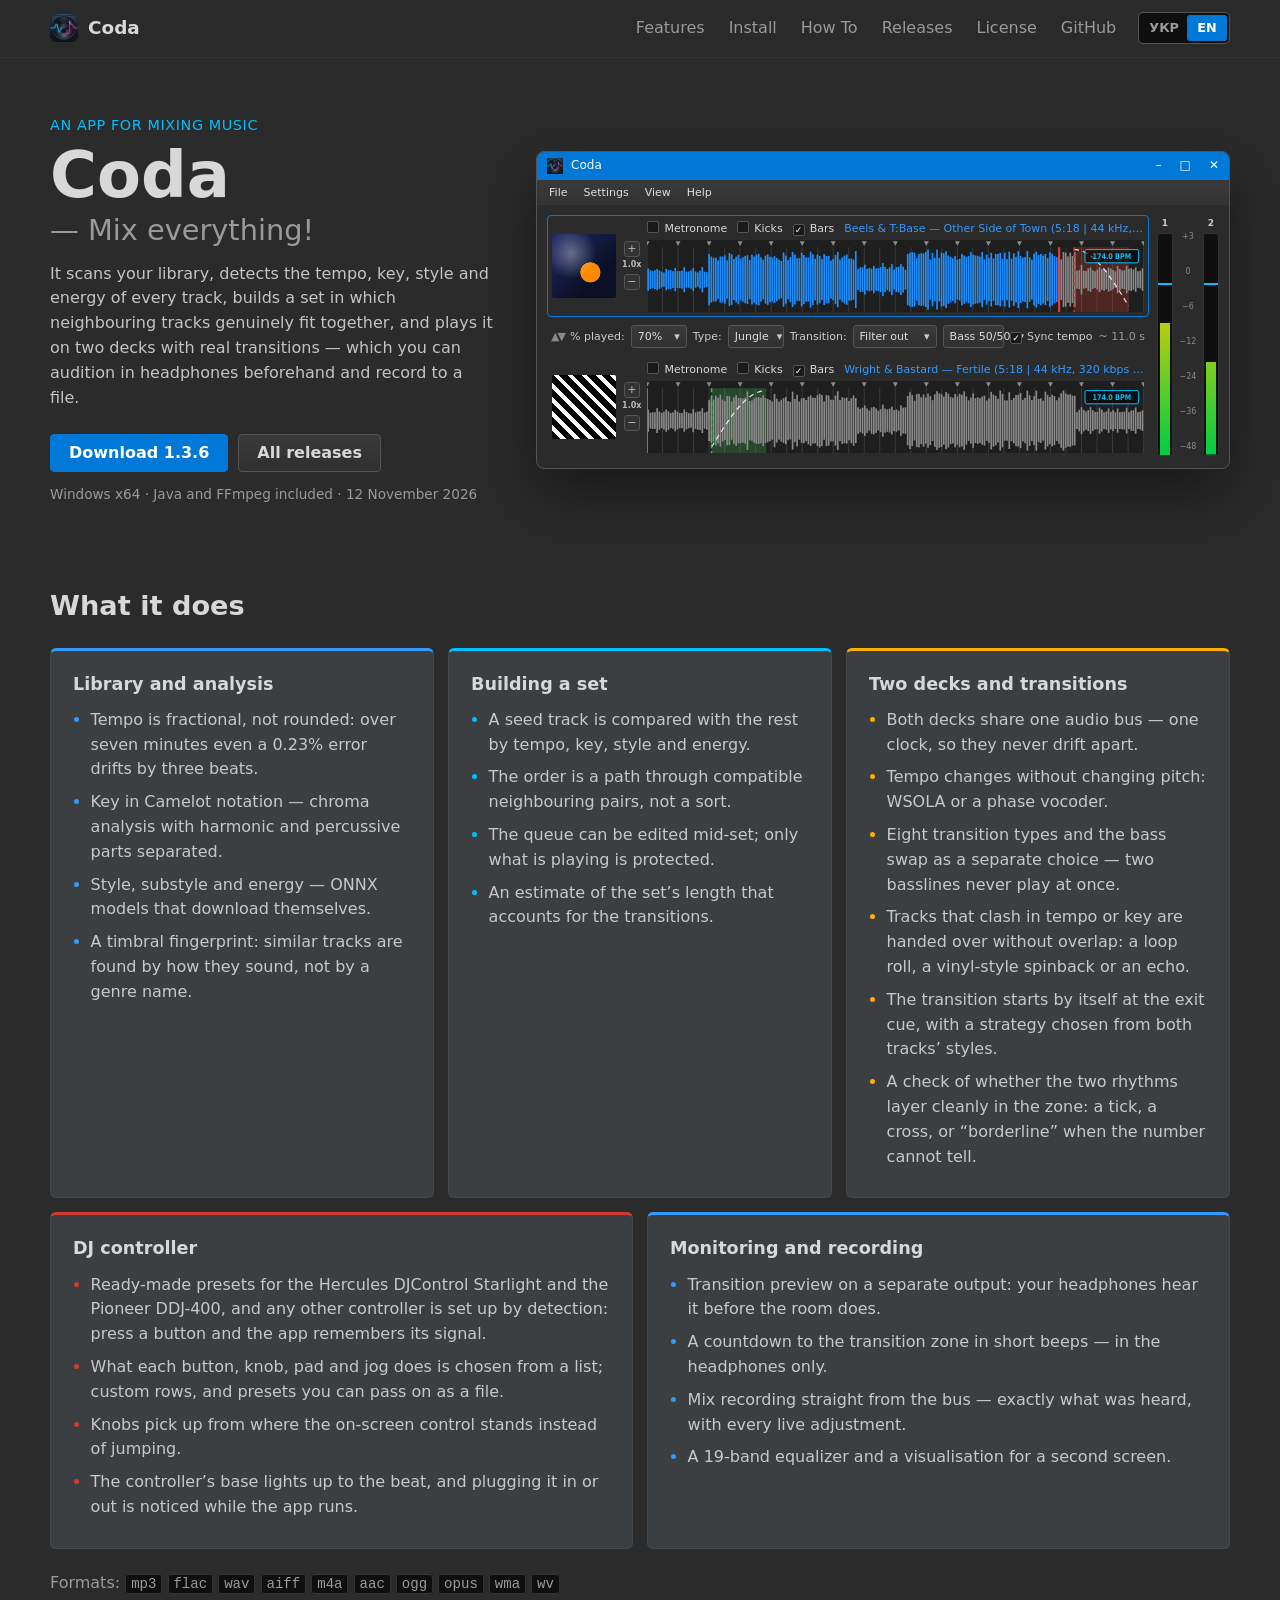
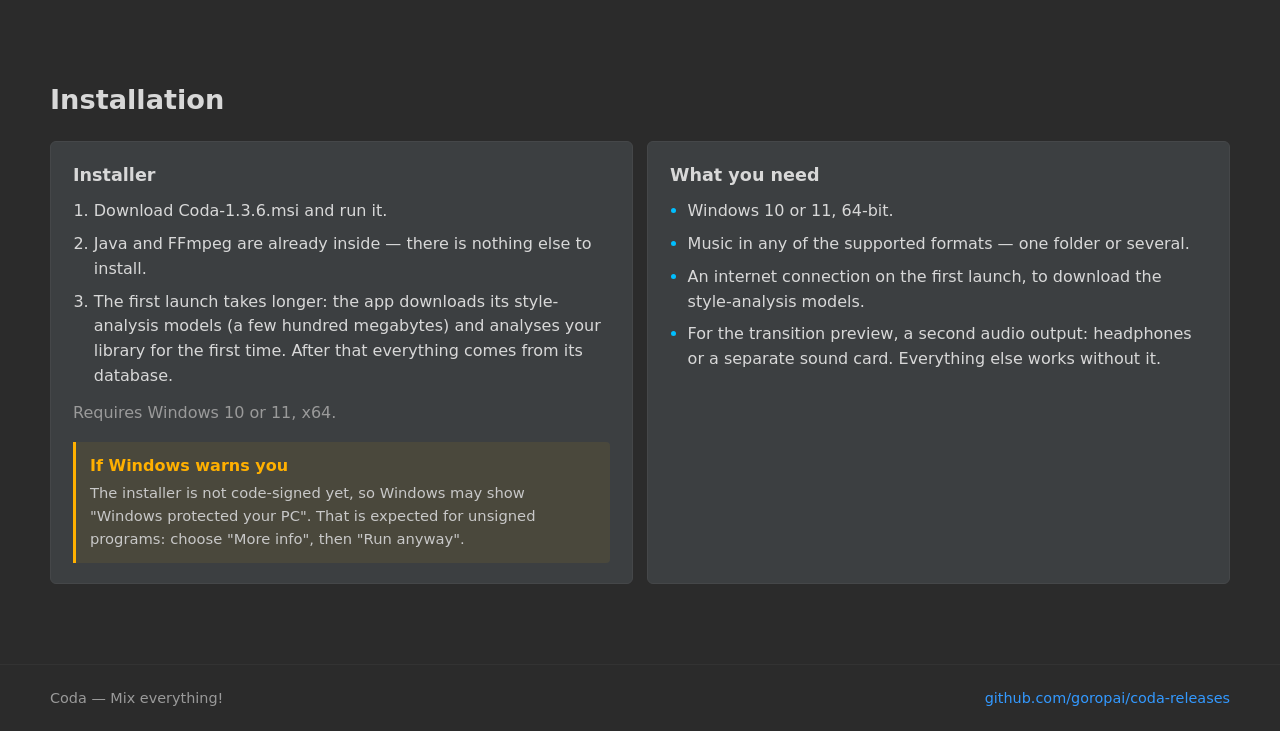
==== commit dec64ffa: "Deploy site from goropai/audio-analyzer@6a49e10" ====
--- a/index.html
+++ b/index.html
@@ -7,9 +7,10 @@
     <meta name="theme-color" content="#2b2b2b" />
     <link rel="icon" type="image/png" href="./icon.png" />
     <title>Coda — Mix everything!</title>
-    <script type="module" crossorigin src="./assets/main-woc1rAKm.js"></script>
-    <link rel="modulepreload" crossorigin href="./assets/styles-BDlqmKcI.js">
-    <link rel="stylesheet" crossorigin href="./assets/styles-Xo8SUZ4V.css">
+    <script type="module" crossorigin src="./assets/main-iCR7bo0N.js"></script>
+    <link rel="modulepreload" crossorigin href="./assets/styles-Cc7zbmwM.js">
+    <link rel="modulepreload" crossorigin href="./assets/usePage-1c6ljjgb.js">
+    <link rel="stylesheet" crossorigin href="./assets/styles-BgkcF0GA.css">
   </head>
   <body>
     <div id="root"></div>
--- a/assets/styles-BgkcF0GA.css
+++ b/assets/styles-BgkcF0GA.css
@@ -0,0 +1 @@
+:root{--page:#2b2b2b;--raised:#3c3f41;--deep:#1a1a1a;--trough:#0f0f0f;--border:#333;--border-strong:#555;--text:#d8d8d8;--text-muted:#9a9a9a;--accent:#39f;--accent-strong:#0078d7;--cyan:#00bfff;--amber:#ffb000;--live:#d13b30;--wave-played:#1e90ff;--wave-rest:#8a8a8a;--zone-out:#d13b3047;--zone-in:#46be5a42;--radius:6px;--font:"Segoe UI", system-ui, -apple-system, Roboto, "Helvetica Neue", Arial, sans-serif;--mono:"Cascadia Mono", Consolas, "Courier New", monospace;--lightningcss-light: ;--lightningcss-dark:initial;color-scheme:dark}*{box-sizing:border-box}html{scroll-behavior:smooth}body{background:var(--page);color:var(--text);font-family:var(--font);-webkit-font-smoothing:antialiased;margin:0;font-size:16px;line-height:1.55}a{color:inherit}code{font-family:var(--mono);background:var(--trough);border:1px solid var(--border);border-radius:3px;padding:.05em .35em;font-size:.88em}pre{background:var(--trough);border:1px solid var(--border);border-radius:var(--radius);margin:12px 0;padding:14px 16px;overflow-x:auto}pre code{background:0 0;border:none;padding:0;font-size:.85rem;line-height:1.6}.site-header{z-index:10;-webkit-backdrop-filter:blur(6px);backdrop-filter:blur(6px);border-bottom:1px solid var(--border);background:#2b2b2beb;justify-content:space-between;align-items:center;gap:16px;padding:10px max(16px,50vw - 590px);display:flex;position:sticky;top:0}.brand{align-items:center;gap:10px;font-size:1.15rem;font-weight:700;text-decoration:none;display:flex}.brand img{border-radius:6px;width:28px;height:28px}.site-header nav{flex-wrap:wrap;align-items:center;gap:4px;display:flex}.site-header nav a{color:var(--text-muted);border-radius:4px;padding:6px 10px;text-decoration:none}.site-header nav a:hover,.site-header nav a:focus-visible{color:var(--accent);background:var(--raised)}.lang-switch{border:1px solid var(--border-strong);background:var(--trough);border-radius:5px;margin-left:8px;padding:2px;display:inline-flex}.lang-switch button{font:inherit;min-width:40px;color:var(--text-muted);cursor:pointer;background:0 0;border:0;border-radius:3px;padding:3px 8px;font-size:.8rem;font-weight:700}.lang-switch button:hover{color:var(--text)}.lang-switch button[aria-pressed=true]{background:var(--accent-strong);color:#fff}.button{border:1px solid var(--border-strong);min-height:38px;color:var(--text);background:linear-gradient(#3a3a3a,#2f2f2f);border-radius:4px;justify-content:center;align-items:center;padding:0 18px;font-weight:600;text-decoration:none;transition:border-color .12s,background .12s;display:inline-flex}.button:hover,.button:focus-visible{border-color:var(--accent)}.button-primary{background:var(--accent-strong);border-color:var(--accent-strong);color:#fff}.button-primary:hover,.button-primary:focus-visible{background:var(--accent);border-color:var(--accent)}.text-link{color:var(--accent);text-decoration:none}.text-link:hover{text-decoration:underline}:focus-visible{outline:2px solid var(--cyan);outline-offset:2px}main{padding:0 max(16px,50vw - 590px)}.hero{grid-template-columns:minmax(0,.9fr) minmax(0,1.4fr);align-items:center;gap:40px;padding:56px 0 40px;display:grid}.eyebrow{color:var(--cyan);letter-spacing:.04em;text-transform:uppercase;margin:0 0 6px;font-size:.9rem}h1{margin:0 0 16px;font-size:clamp(2.6rem,6vw,4rem);line-height:1.05}.hero-tagline{color:var(--text-muted);margin-top:6px;font-size:.45em;font-weight:400;display:block}.lead{color:#c4c4c4;max-width:34em;margin:0 0 24px}.hero-actions{flex-wrap:wrap;gap:10px;display:flex}.hero-meta{color:var(--text-muted);margin:12px 0 0;font-size:.85rem}.app-window{border:1px solid var(--border-strong);background:var(--page);-webkit-user-select:none;user-select:none;border-radius:8px;min-width:0;max-width:100%;font-size:11px;overflow:hidden;box-shadow:0 24px 60px #00000073}.app-titlebar{background:var(--accent-strong);color:#fff;align-items:center;gap:8px;height:28px;padding:0 10px;font-size:12px;display:flex}.app-titlebar img{width:16px;height:16px}.app-titlebar-controls{gap:18px;margin-left:auto;display:flex}.app-titlebar-controls i{font-style:normal}.app-menu{color:#ddd;background:linear-gradient(#3a3a3a,#333);gap:16px;padding:4px 12px;display:flex}.app-body{gap:8px;padding:10px;display:flex}.app-decks{flex-direction:column;flex:1;gap:6px;min-width:0;display:flex}.deck{border:1.5px solid #0000;border-radius:4px;gap:6px;padding:4px;display:flex}.deck-active{border-color:var(--accent-strong)}.deck-cover{border-radius:2px;flex:0 0 64px;align-self:center;height:64px}.cover-a{background:radial-gradient(circle at 30% 30%,#ffffff59,#0000 40%),radial-gradient(circle at 60% 60%,#ff8a00 0 18%,#0000 19%),linear-gradient(135deg,#1b2a6b,#0b0f24 70%)}.cover-b{filter:grayscale()contrast(1.2);background:repeating-linear-gradient(45deg,#111 0 6px,#fff 6px 10px)}.deck-zoom{color:#bbb;flex-direction:column;justify-content:center;align-items:center;gap:2px;display:flex}.deck-zoom span{text-align:center;border:1px solid var(--border-strong);background:#333;border-radius:3px;width:16px;height:16px;line-height:14px}.deck-zoom small{font-size:8px;font-weight:700}.deck-main{flex:1;min-width:0}.deck-top{white-space:nowrap;align-items:center;gap:10px;margin-bottom:3px;display:flex;overflow:hidden}.deck-title{color:var(--accent);text-overflow:ellipsis;overflow:hidden}.fake-check:before{content:"";vertical-align:-1px;border:1px solid var(--border-strong);background:var(--deep);border-radius:2px;width:10px;height:10px;margin-right:5px;display:inline-block}.fake-check.checked:before{content:"✓";color:#fff;text-align:center;font-size:9px;line-height:10px}.waveform{width:100%;height:72px;display:block}.waveform-bg{fill:#1e1e1e}.waveform-grid{stroke:#3a3a3a;stroke-width:1px;vector-effect:non-scaling-stroke}.bar-handle{fill:#8a8a8a}.wave-played{fill:var(--wave-played)}.wave-rest{fill:var(--wave-rest)}.zone-curve{fill:none;stroke:#fff;stroke-width:1.2px;stroke-dasharray:5 4;vector-effect:non-scaling-stroke;opacity:.85}.cue{stroke-width:1.5px;stroke-dasharray:4 3;vector-effect:non-scaling-stroke}.cue-out{stroke:var(--live)}.cue-in{stroke:#46be5a}.playhead{stroke:#ff3b30;stroke-width:2px;vector-effect:non-scaling-stroke}.bpm-badge rect{fill:#0000008c;stroke:var(--cyan);stroke-width:1px;vector-effect:non-scaling-stroke}.bpm-badge text{fill:var(--cyan);font:700 13px var(--font)}.transition-row{white-space:nowrap;color:#ccc;flex-wrap:nowrap;align-items:center;gap:6px;padding:2px 4px;display:flex;overflow:hidden}.transition-row .arrows{color:#8a8a8a;letter-spacing:-2px}.fake-combo{border:1px solid var(--border-strong);color:#ddd;background:linear-gradient(#3a3a3a,#303030);border-radius:3px;justify-content:space-between;align-items:center;gap:8px;min-width:56px;padding:2px 6px;display:inline-flex}.fake-combo.wide{min-width:84px}.fake-combo:after{content:"▾";color:#ccc}.duration{color:var(--text-muted)}.app-meters{gap:4px;padding:2px 0;display:flex}.meter{flex-direction:column;align-items:center;gap:3px;width:16px;display:flex}.meter-label{color:#ccc;font-size:9px;font-weight:700}.meter-trough{border:1px solid var(--border);background:var(--trough);border-radius:3px;flex:1;width:100%;position:relative;overflow:hidden}.meter-level{transform-origin:bottom;background:linear-gradient(red 0%,#f60 10%,#fc0 30%,#0c4 100%) bottom/100% 260px;height:60%;animation:.345s ease-out infinite meter-pulse;position:absolute;bottom:0;left:2px;right:2px}.meter-b{height:42%;animation-delay:-.17s}.meter-fader{background:var(--cyan);height:2px;position:absolute;top:22%;left:0;right:0}.meter-scale{color:#8a8a8a;text-align:center;flex-direction:column;justify-content:space-between;width:22px;padding:14px 0 2px;font-size:8px;display:flex}@keyframes meter-pulse{0%{transform:scaleY(1)}to{transform:scaleY(.72)}}@media (prefers-reduced-motion:reduce){.meter-level{animation:none}html{scroll-behavior:auto}}.section{padding:40px 0;scroll-margin-top:64px}h2{margin:0 0 20px;font-size:1.7rem}h3{margin:0 0 10px;font-size:1.1rem}.panel{background:var(--raised);border-radius:var(--radius);border:1px solid #454749;padding:20px 22px}.feature-grid{grid-template-columns:repeat(6,minmax(0,1fr));gap:14px;display:grid}.feature-grid>.feature{grid-column:span 2}.feature-grid>.feature:nth-child(n+4){grid-column:span 3}@media (width<=900px){.feature-grid{grid-template-columns:repeat(2,minmax(0,1fr))}.feature-grid>.feature,.feature-grid>.feature:nth-child(n+4){grid-column:span 1}.feature-grid>.feature:last-child:nth-child(odd){grid-column:span 2}}@media (width<=520px){.feature-grid{grid-template-columns:minmax(0,1fr)}.feature-grid>.feature:last-child:nth-child(odd){grid-column:span 1}}.feature{border-top:3px solid var(--group)}.feature ul,.release-notes{margin:0;padding-left:1.1em}.feature li,.release-notes li{color:#c8c8c8;margin:0 0 8px}.feature li::marker{color:var(--group)}.formats{color:var(--text-muted);margin:18px 0 0;line-height:2}.release-list{gap:14px;margin:0;padding:0;list-style:none;display:grid}.release-latest{border-color:var(--accent-strong);box-shadow:inset 3px 0 0 var(--accent-strong)}.release-head{flex-wrap:wrap;align-items:baseline;gap:8px 12px;margin-bottom:12px;display:flex}.release-version{font-family:var(--mono);color:var(--cyan);font-size:1.25rem;font-weight:700}.release-title{font-weight:600}.release-meta{color:var(--text-muted);gap:14px;margin-left:auto;font-size:.9rem;display:inline-flex}.download-count{color:var(--cyan);font-variant-numeric:tabular-nums;white-space:nowrap}.callout{border-left:3px solid var(--amber);background:#ffb00012;border-radius:0 4px 4px 0;margin-top:16px;padding:12px 14px}.callout strong{color:var(--amber)}.callout p{color:#c8c8c8;margin:4px 0 0;font-size:.92rem}.badge{color:var(--accent);background:#3399ff26;border:1px solid #39f6;border-radius:999px;padding:2px 8px;font-size:.75rem;font-weight:700}.release-notes li::marker{color:var(--amber)}.release-actions{flex-wrap:wrap;align-items:center;gap:14px;margin-top:16px;display:flex}.install-grid{grid-template-columns:repeat(auto-fit,minmax(300px,1fr));gap:14px;display:grid}.steps{margin:0 0 12px;padding-left:1.3em}.steps li{margin-bottom:8px}.needs{margin:0;padding-left:1.1em}.needs li{margin-bottom:8px}.needs li::marker{color:var(--cyan)}.muted{color:var(--text-muted);margin:8px 0 0}.eula{line-height:1.6}.eula h3{margin-bottom:12px;font-size:1.3rem}.eula h4{color:var(--accent);margin:22px 0 6px;font-size:1.02rem}.eula p{margin:0 0 10px}.eula ul{margin:0 0 10px;padding-left:1.3em}.eula li{margin-bottom:6px}.eula a{overflow-wrap:anywhere}.third-party{margin-top:14px}.third-party p{margin:0 0 12px}.site-footer{border-top:1px solid var(--border);color:var(--text-muted);flex-wrap:wrap;justify-content:space-between;gap:10px;margin-top:40px;padding:22px max(16px,50vw - 590px);font-size:.9rem;display:flex}.site-header nav a[aria-current=page]{color:var(--accent)}.page-intro{padding:48px 0 8px}.page-intro h1{font-size:clamp(2rem,4.5vw,3rem)}.howto-layout{grid-template-columns:minmax(0,1fr) 250px;align-items:start;gap:48px;display:grid}.lesson{border-top:1px solid var(--border);padding:28px 0}.lesson:first-child{border-top:none}.lesson h2{align-items:center;gap:12px;display:flex}.lesson-number{background:var(--accent-strong);color:#fff;border-radius:50%;flex:none;place-items:center;width:32px;height:32px;font-size:1rem;display:inline-grid}.lesson p{color:#cfcfcf;margin:0 0 14px}.lesson .steps,.lesson .needs{margin:0 0 16px}.ui-label{color:#ececec;background:var(--raised);border:1px solid var(--border-strong);white-space:nowrap;-webkit-box-decoration-break:clone;box-decoration-break:clone;border-radius:4px;padding:0 6px;font-weight:600}@media (width<=520px){.ui-label{white-space:normal}}.shot{margin:18px 0 22px}.shot img{border:1px solid var(--border-strong);border-radius:var(--radius);width:100%;height:auto;display:block;box-shadow:0 10px 30px #00000059}.zoomable{cursor:zoom-in;display:block}.lightbox{z-index:1000;cursor:zoom-out;background:#000000e0;justify-content:center;align-items:center;padding:24px;display:flex;position:fixed;inset:0}.lightbox img{object-fit:contain;border:1px solid var(--border-strong);border-radius:var(--radius);max-width:100%;max-height:100%;box-shadow:0 20px 60px #0009}.lightbox-close{color:#fff;cursor:pointer;background:#ffffff1f;border:0;border-radius:50%;width:40px;height:40px;font-size:26px;line-height:1;position:absolute;top:12px;right:16px}.lightbox-close:hover,.lightbox-close:focus-visible{background:var(--accent)}.shot-small img{width:auto;max-width:100%}.shot figcaption{color:var(--text-muted);margin-top:8px;font-size:.9rem}.callout.tip{border-left-color:var(--cyan);background:#00bfff12}.callout.tip p{margin:0}.howto-toc{overscroll-behavior:contain;scrollbar-width:thin;max-height:calc(100vh - 76px);padding:28px 0;position:sticky;top:76px;overflow-y:auto}.toc-title{color:var(--text-muted);letter-spacing:.06em;text-transform:uppercase;margin:0 0 8px;font-size:.8rem}.howto-toc ol{border-left:2px solid var(--border);margin:0 0 14px;padding:0;list-style:none}.howto-toc li a{color:var(--text-muted);border-left:2px solid #0000;margin-left:-2px;padding:5px 0 5px 12px;font-size:.92rem;line-height:1.35;text-decoration:none;display:block}.howto-toc li a:hover{color:var(--text)}.howto-toc li a[aria-current=true]{color:var(--accent);border-left-color:var(--accent)}.toc-top{font-size:.85rem}@media (width<=900px){.howto-layout{grid-template-columns:minmax(0,1fr);gap:0}.howto-toc{order:-1;max-height:none;padding:8px 0 0;position:static;overflow:visible}.hero{grid-template-columns:minmax(0,1fr);padding-top:32px}.site-header nav a{padding:6px 7px}}@media (width<=520px){.site-header{flex-direction:column;align-items:flex-start;gap:6px}.app-window{font-size:9px}.deck-cover{flex-basis:40px;height:40px}.deck-zoom,.app-menu span:nth-child(n+3){display:none}.release-meta{margin-left:0}}
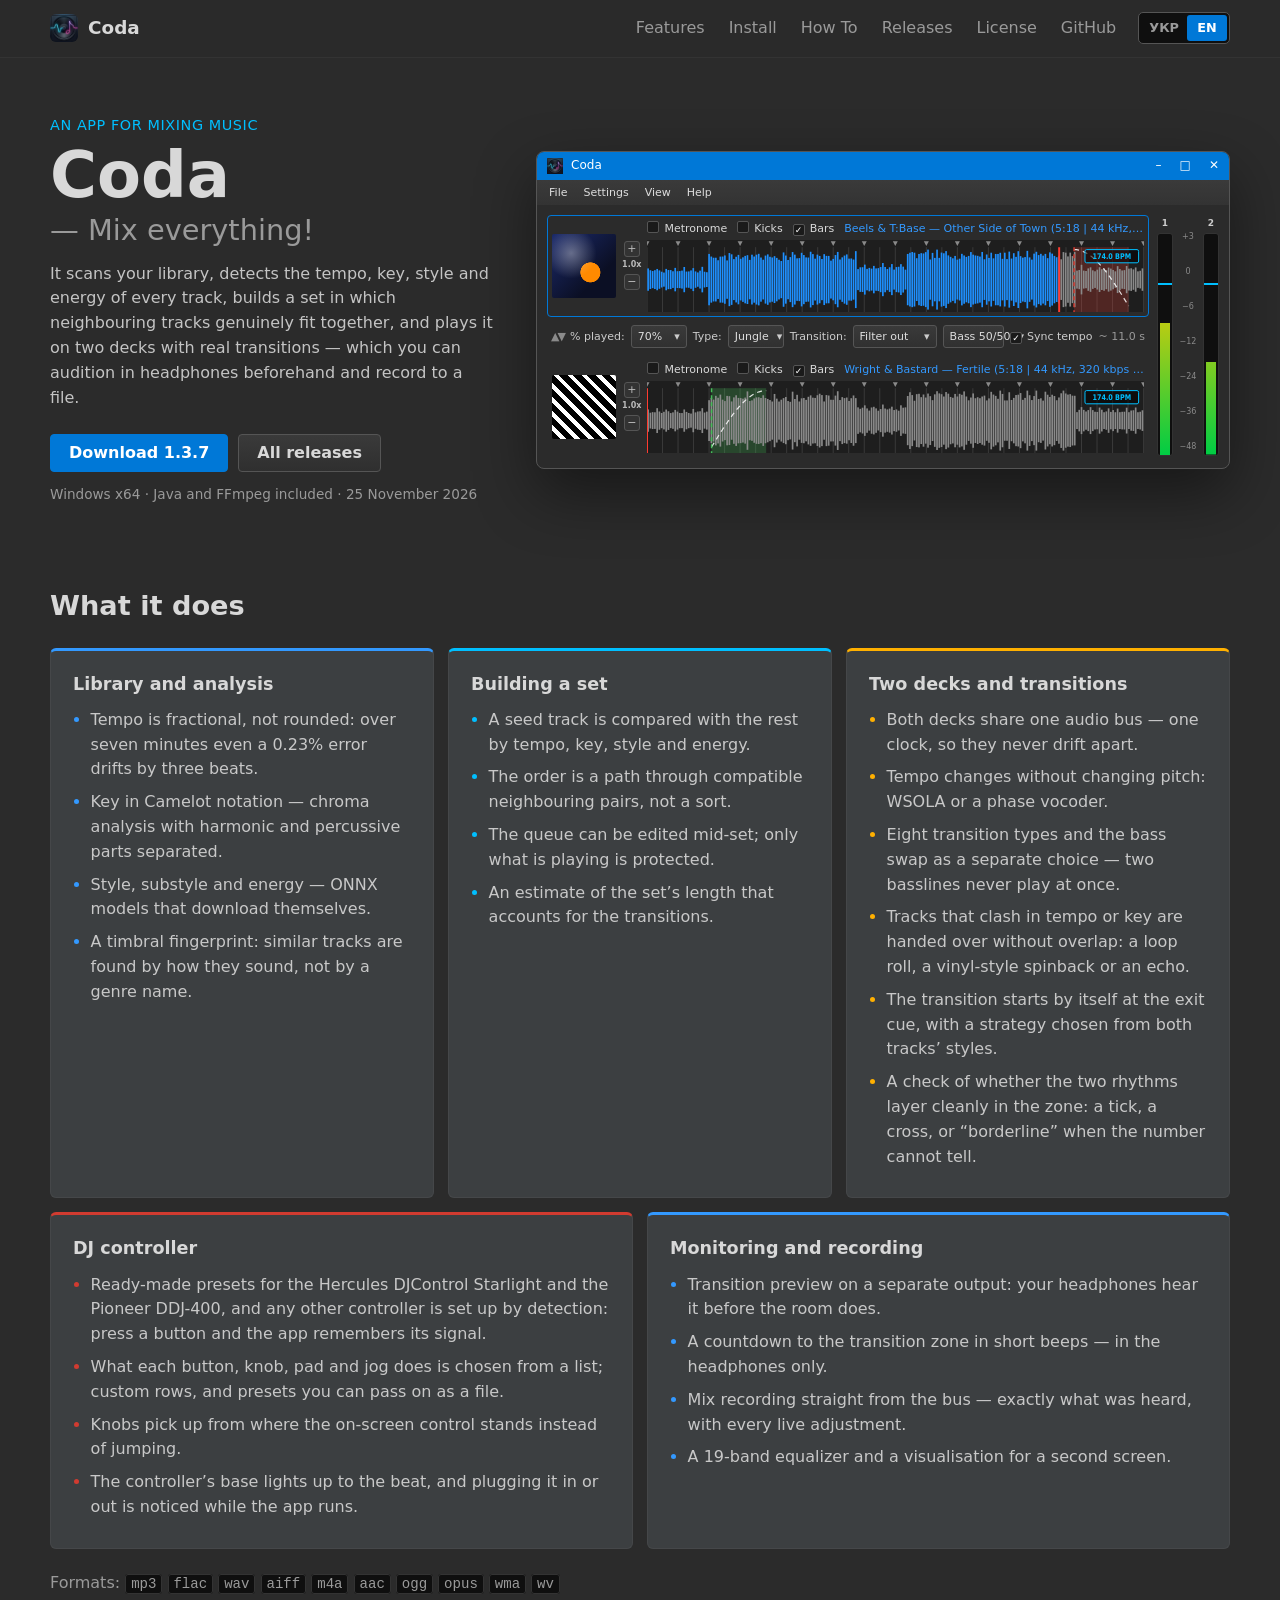
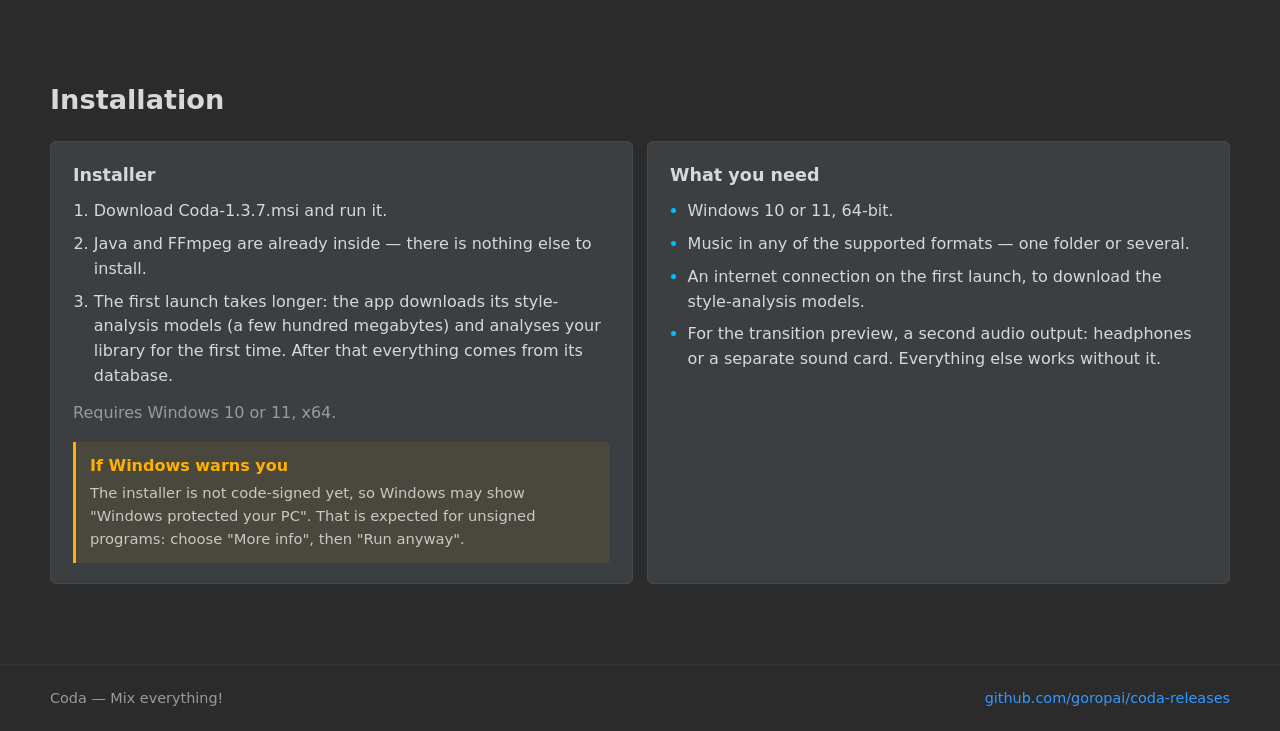
==== commit b5ac9e1d: "Deploy site from goropai/audio-analyzer@6b02ea5" ====
--- a/index.html
+++ b/index.html
@@ -7,9 +7,9 @@
     <meta name="theme-color" content="#2b2b2b" />
     <link rel="icon" type="image/png" href="./icon.png" />
     <title>Coda — Mix everything!</title>
-    <script type="module" crossorigin src="./assets/main-iCR7bo0N.js"></script>
-    <link rel="modulepreload" crossorigin href="./assets/styles-Cc7zbmwM.js">
-    <link rel="modulepreload" crossorigin href="./assets/usePage-1c6ljjgb.js">
+    <script type="module" crossorigin src="./assets/main-BbF6M-7a.js"></script>
+    <link rel="modulepreload" crossorigin href="./assets/styles-Vh-4CpHq.js">
+    <link rel="modulepreload" crossorigin href="./assets/usePage-DmwaCcfL.js">
     <link rel="stylesheet" crossorigin href="./assets/styles-BgkcF0GA.css">
   </head>
   <body>
